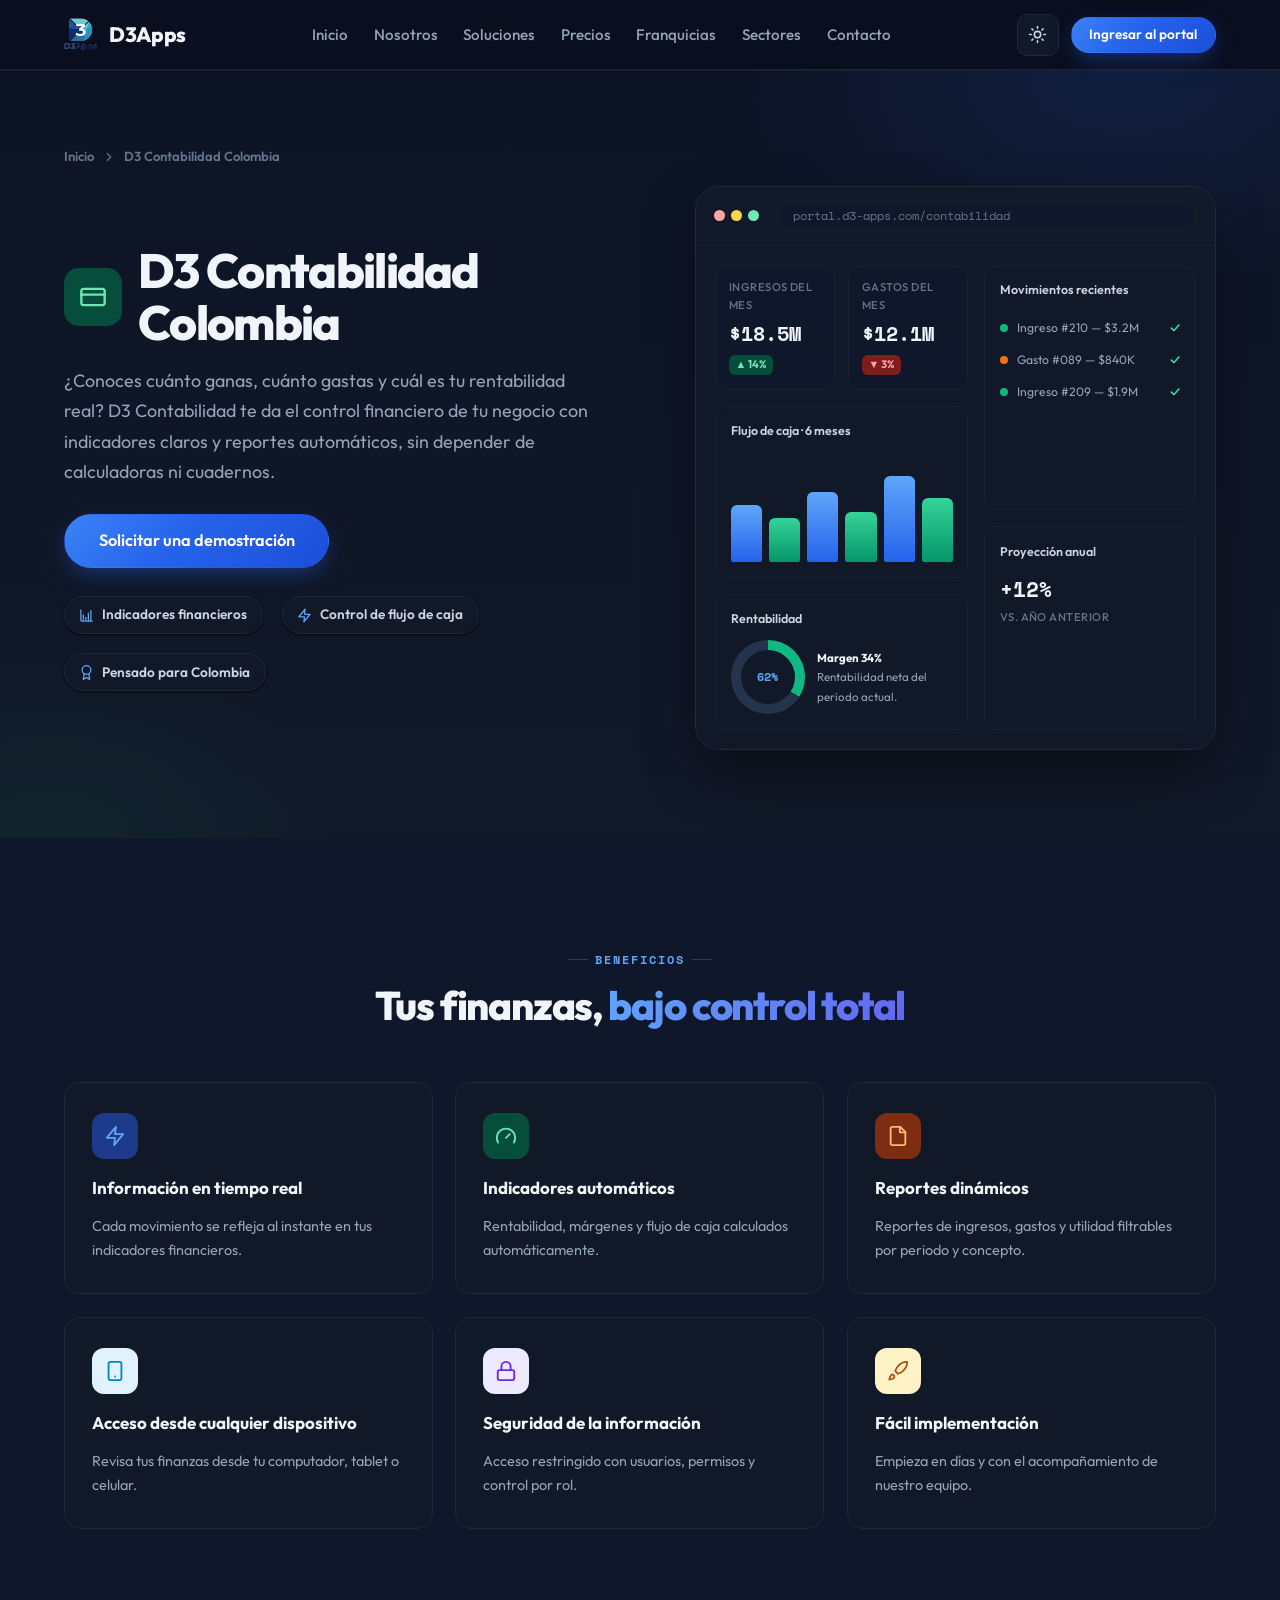
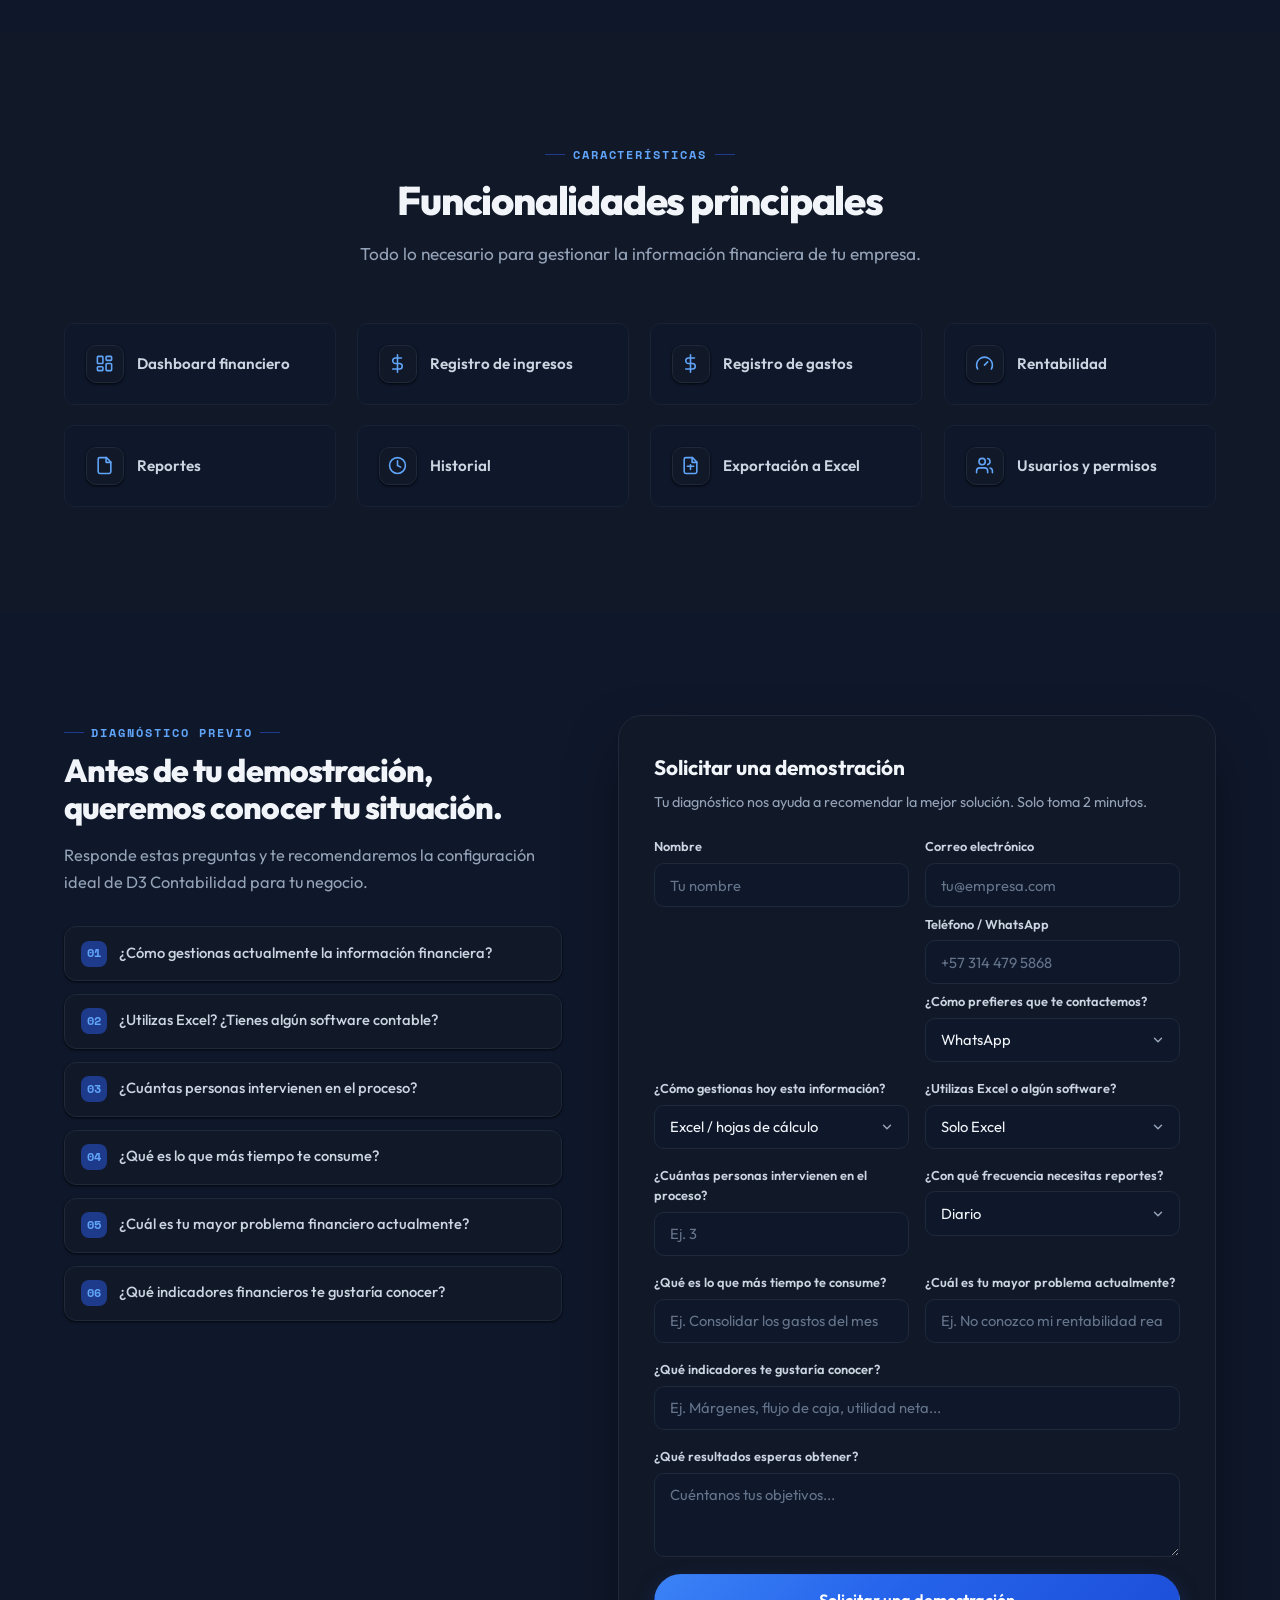
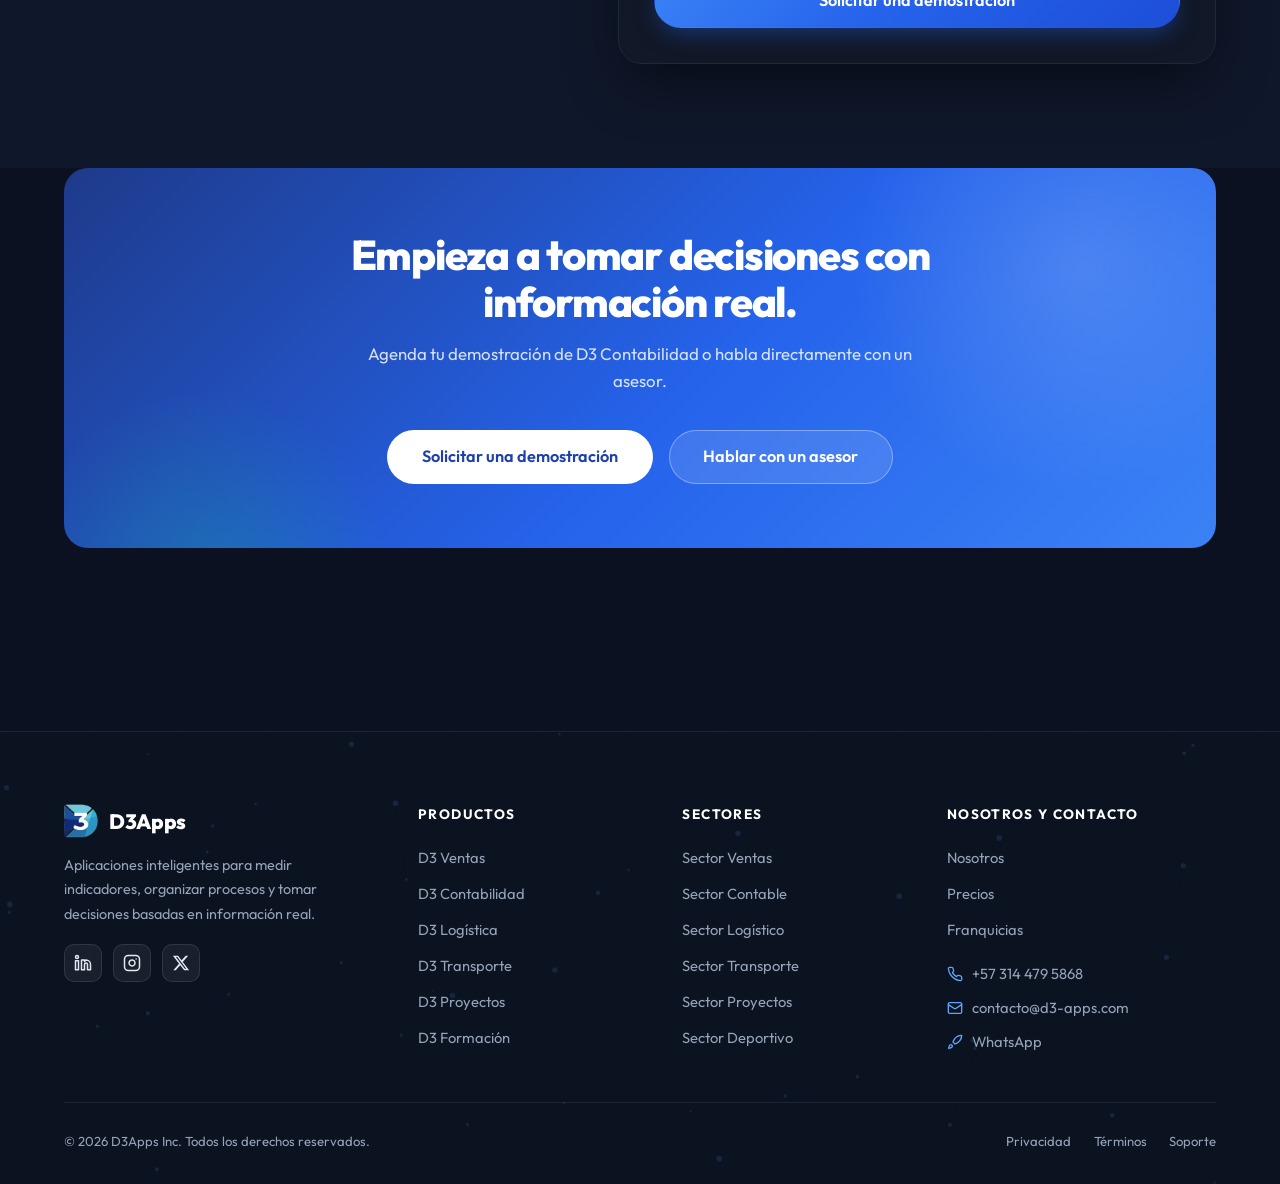
==== html/d3-contabilidad-colombia.html @ 317d0e2b "Versión con open code" ====
<!DOCTYPE html>
<html lang="es">

<head>
  <meta charset="UTF-8">
  <meta name="viewport" content="width=device-width, initial-scale=1.0">
  <script>
    (function () {
      try {
        var t = localStorage.getItem('d3apps-theme');
        if (!t) { t = 'dark'; }
        document.documentElement.dataset.theme = t;
      } catch (e) { document.documentElement.dataset.theme = 'dark'; }
    })();
  </script>
  <title>D3 Contabilidad Colombia — Control financiero e indicadores claros | D3Apps</title>
  <meta name="description"
    content="D3 Contabilidad Colombia: controla ingresos, gastos y rentabilidad con indicadores financieros claros y reportes automáticos.">
  <link rel="stylesheet" href="styles.css">
  <link rel="icon" type="image/png" href="icons/dark_264x264.png">
</head>

<body>

  <!-- ======================= HEADER ======================= -->
  <header id="site-header"></header>

  <main>

    <!-- ======================= PRODUCT HERO ======================= -->
    <section class="product-hero" id="producto">
      <div class="container">
        <nav class="breadcrumb reveal">
          <a href="index.html">Inicio</a>
          <svg viewBox="0 0 24 24" fill="none" stroke="currentColor" stroke-width="2" stroke-linecap="round" stroke-linejoin="round"><polyline points="9 18 15 12 9 6"/></svg>
          <span>D3 Contabilidad Colombia</span>
        </nav>

        <div class="product-hero-grid">
          <div class="product-hero-copy">
            <div class="product-title-row reveal reveal-delay-1">
              <span class="badge" style="background:var(--green-soft);color:var(--green-dark)">
                <svg viewBox="0 0 24 24" fill="none" stroke="currentColor" stroke-width="2" stroke-linecap="round" stroke-linejoin="round"><rect width="20" height="14" x="2" y="5" rx="2"/><line x1="2" x2="22" y1="10" y2="10"/></svg>
              </span>
              <h1>D3 Contabilidad Colombia</h1>
            </div>
            <p class="lead reveal reveal-delay-2">
              ¿Conoces cuánto ganas, cuánto gastas y cuál es tu rentabilidad real? D3 Contabilidad te da el
              control financiero de tu negocio con indicadores claros y reportes automáticos, sin depender de
              calculadoras ni cuadernos.
            </p>
            <div class="hero-actions reveal reveal-delay-3">
              <a href="#diagnostico" class="btn btn-primary btn-lg">Solicitar una demostración</a>
            </div>
            <div class="product-meta reveal reveal-delay-4">
              <span class="meta-item">
                <svg viewBox="0 0 24 24" fill="none" stroke="currentColor" stroke-width="2" stroke-linecap="round" stroke-linejoin="round"><path d="M3 3v16a2 2 0 0 0 2 2h16"/><path d="M7 11v8"/><path d="M11 15v4"/><path d="M15 8v12"/><path d="M19 4v16"/></svg>
                Indicadores financieros
              </span>
              <span class="meta-item">
                <svg viewBox="0 0 24 24" fill="none" stroke="currentColor" stroke-width="2" stroke-linecap="round" stroke-linejoin="round"><polyline points="13 2 3 14 12 14 11 22 21 10 12 10 13 2"/></svg>
                Control de flujo de caja
              </span>
              <span class="meta-item">
                <svg viewBox="0 0 24 24" fill="none" stroke="currentColor" stroke-width="2" stroke-linecap="round" stroke-linejoin="round"><circle cx="12" cy="8" r="7"/><polyline points="8.21 13.89 7 23 12 20 17 23 15.79 13.88"/></svg>
                Pensado para Colombia
              </span>
            </div>
          </div>

          <div class="hero-visual reveal reveal-delay-2">
            <div class="glow"></div>
            <div class="dashboard">
              <div class="dashboard-bar">
                <span class="dot"></span><span class="dot"></span><span class="dot"></span>
                <span class="url">portal.d3-apps.com/contabilidad</span>
              </div>
              <div class="dashboard-body">
                <div class="dashboard-main">
                  <div class="kpis">
                    <div class="kpi">
                      <div class="kpi-label">Ingresos del mes</div>
                      <div class="kpi-value">$18.5M</div>
                      <span class="kpi-trend up">▲ 14%</span>
                    </div>
                    <div class="kpi">
                      <div class="kpi-label">Gastos del mes</div>
                      <div class="kpi-value">$12.1M</div>
                      <span class="kpi-trend down">▼ 3%</span>
                    </div>
                  </div>
                  <div class="chart-card">
                    <div class="chart-title"><span>Flujo de caja · 6 meses</span></div>
                    <div class="bars">
                      <div class="bar" style="height:52%"></div>
                      <div class="bar bar--alt" style="height:40%"></div>
                      <div class="bar" style="height:64%"></div>
                      <div class="bar bar--alt" style="height:46%"></div>
                      <div class="bar" style="height:78%"></div>
                      <div class="bar bar--alt" style="height:58%"></div>
                    </div>
                  </div>
                  <div class="chart-card" style="margin-top:1rem">
                    <div class="chart-title"><span>Rentabilidad</span></div>
                    <div class="donut-wrap">
                      <div class="donut" style="background:conic-gradient(#10b981 0% 34%, var(--donut-track) 34% 100%)"></div>
                      <div class="donut-legend"><b>Margen 34%</b><br>Rentabilidad neta del periodo actual.</div>
                    </div>
                  </div>
                </div>
                <div class="dashboard-side">
                  <div class="activity">
                    <div class="a-title">Movimientos recientes</div>
                    <div class="activity-item"><span class="dot" style="background:#10b981"></span>Ingreso #210 — $3.2M<span class="a-check">✓</span></div>
                    <div class="activity-item"><span class="dot" style="background:#f97316"></span>Gasto #089 — $840K<span class="a-check">✓</span></div>
                    <div class="activity-item"><span class="dot" style="background:#10b981"></span>Ingreso #209 — $1.9M<span class="a-check">✓</span></div>
                  </div>
                  <div class="chart-card">
                    <div class="chart-title"><span>Proyección anual</span></div>
                    <div class="kpi-value" style="font-size:1.3rem">+12%</div>
                    <div class="kpi-label" style="margin-top:0.2rem">vs. año anterior</div>
                  </div>
                </div>
              </div>
            </div>
          </div>
        </div>
      </div>
    </section>

    <!-- ======================= BENEFICIOS ======================= -->
    <section class="benefits-section">
      <div class="container">
        <div class="section-header reveal">
          <span class="section-label">Beneficios</span>
          <h2 class="section-title">Tus finanzas, <span class="accent">bajo control total</span></h2>
        </div>
        <div class="benefits-grid">
          <div class="benefit-card reveal">
            <span class="b-icon" style="background:var(--primary-soft);color:var(--primary)">
              <svg viewBox="0 0 24 24" fill="none" stroke="currentColor" stroke-width="2" stroke-linecap="round" stroke-linejoin="round"><polyline points="13 2 3 14 12 14 11 22 21 10 12 10 13 2"/></svg>
            </span>
            <h3>Información en tiempo real</h3>
            <p>Cada movimiento se refleja al instante en tus indicadores financieros.</p>
          </div>
          <div class="benefit-card reveal reveal-delay-1">
            <span class="b-icon" style="background:var(--green-soft);color:var(--green-dark)">
              <svg viewBox="0 0 24 24" fill="none" stroke="currentColor" stroke-width="2" stroke-linecap="round" stroke-linejoin="round"><path d="m12 14 4-4"/><path d="M3.34 19a10 10 0 1 1 17.32 0"/></svg>
            </span>
            <h3>Indicadores automáticos</h3>
            <p>Rentabilidad, márgenes y flujo de caja calculados automáticamente.</p>
          </div>
          <div class="benefit-card reveal reveal-delay-2">
            <span class="b-icon" style="background:var(--orange-soft);color:var(--orange-dark)">
              <svg viewBox="0 0 24 24" fill="none" stroke="currentColor" stroke-width="2" stroke-linecap="round" stroke-linejoin="round"><path d="M14.5 2H6a2 2 0 0 0-2 2v16a2 2 0 0 0 2 2h12a2 2 0 0 0 2-2V7.5L14.5 2z"/><polyline points="14 2 14 8 20 8"/></svg>
            </span>
            <h3>Reportes dinámicos</h3>
            <p>Reportes de ingresos, gastos y utilidad filtrables por periodo y concepto.</p>
          </div>
          <div class="benefit-card reveal">
            <span class="b-icon" style="background:#e0f2fe;color:#0284c7">
              <svg viewBox="0 0 24 24" fill="none" stroke="currentColor" stroke-width="2" stroke-linecap="round" stroke-linejoin="round"><rect width="14" height="20" x="5" y="2" rx="2" ry="2"/><path d="M12 18h.01"/></svg>
            </span>
            <h3>Acceso desde cualquier dispositivo</h3>
            <p>Revisa tus finanzas desde tu computador, tablet o celular.</p>
          </div>
          <div class="benefit-card reveal reveal-delay-1">
            <span class="b-icon" style="background:#ede9fe;color:#6d28d9">
              <svg viewBox="0 0 24 24" fill="none" stroke="currentColor" stroke-width="2" stroke-linecap="round" stroke-linejoin="round"><rect width="18" height="11" x="3" y="11" rx="2" ry="2"/><path d="M7 11V7a5 5 0 0 1 10 0v4"/></svg>
            </span>
            <h3>Seguridad de la información</h3>
            <p>Acceso restringido con usuarios, permisos y control por rol.</p>
          </div>
          <div class="benefit-card reveal reveal-delay-2">
            <span class="b-icon" style="background:#fef3c7;color:#b45309">
              <svg viewBox="0 0 24 24" fill="none" stroke="currentColor" stroke-width="2" stroke-linecap="round" stroke-linejoin="round"><path d="M4.5 16.5c-1.5 1.26-2 5-2 5s3.74-.5 5-2c.71-.84.7-2.13-.09-2.91a2.18 2.18 0 0 0-2.91-.09z"/><path d="m12 15-3-3a22 22 0 0 1 2-3.95A12.88 12.88 0 0 1 22 2c0 2.72-.78 7.5-6 11a22.35 22.35 0 0 1-4 2z"/></svg>
            </span>
            <h3>Fácil implementación</h3>
            <p>Empieza en días y con el acompañamiento de nuestro equipo.</p>
          </div>
        </div>
      </div>
    </section>

    <!-- ======================= CARACTERÍSTICAS ======================= -->
    <section class="features-section">
      <div class="container">
        <div class="section-header reveal">
          <span class="section-label">Características</span>
          <h2 class="section-title">Funcionalidades principales</h2>
          <p class="section-desc">Todo lo necesario para gestionar la información financiera de tu empresa.</p>
        </div>
        <div class="features-grid">
          <div class="feature-item reveal">
            <span class="f-icon"><svg viewBox="0 0 24 24" fill="none" stroke="currentColor" stroke-width="2" stroke-linecap="round" stroke-linejoin="round"><rect width="7" height="9" x="3" y="3" rx="1"/><rect width="7" height="5" x="14" y="3" rx="1"/><rect width="7" height="9" x="14" y="12" rx="1"/><rect width="7" height="5" x="3" y="16" rx="1"/></svg></span>
            <span>Dashboard financiero</span>
          </div>
          <div class="feature-item reveal reveal-delay-1">
            <span class="f-icon"><svg viewBox="0 0 24 24" fill="none" stroke="currentColor" stroke-width="2" stroke-linecap="round" stroke-linejoin="round"><line x1="12" x2="12" y1="1" y2="23"/><path d="M17 5H9.5a3.5 3.5 0 0 0 0 7h5a3.5 3.5 0 0 1 0 7H6"/></svg></span>
            <span>Registro de ingresos</span>
          </div>
          <div class="feature-item reveal reveal-delay-2">
            <span class="f-icon"><svg viewBox="0 0 24 24" fill="none" stroke="currentColor" stroke-width="2" stroke-linecap="round" stroke-linejoin="round"><path d="M12 1v22"/><path d="M17 5H9.5a3.5 3.5 0 0 0 0 7h5a3.5 3.5 0 0 1 0 7H6"/></svg></span>
            <span>Registro de gastos</span>
          </div>
          <div class="feature-item reveal reveal-delay-3">
            <span class="f-icon"><svg viewBox="0 0 24 24" fill="none" stroke="currentColor" stroke-width="2" stroke-linecap="round" stroke-linejoin="round"><path d="m12 14 4-4"/><path d="M3.34 19a10 10 0 1 1 17.32 0"/></svg></span>
            <span>Rentabilidad</span>
          </div>
          <div class="feature-item reveal">
            <span class="f-icon"><svg viewBox="0 0 24 24" fill="none" stroke="currentColor" stroke-width="2" stroke-linecap="round" stroke-linejoin="round"><path d="M14.5 2H6a2 2 0 0 0-2 2v16a2 2 0 0 0 2 2h12a2 2 0 0 0 2-2V7.5L14.5 2z"/><polyline points="14 2 14 8 20 8"/></svg></span>
            <span>Reportes</span>
          </div>
          <div class="feature-item reveal reveal-delay-1">
            <span class="f-icon"><svg viewBox="0 0 24 24" fill="none" stroke="currentColor" stroke-width="2" stroke-linecap="round" stroke-linejoin="round"><circle cx="12" cy="12" r="10"/><polyline points="12 6 12 12 16 14"/></svg></span>
            <span>Historial</span>
          </div>
          <div class="feature-item reveal reveal-delay-2">
            <span class="f-icon"><svg viewBox="0 0 24 24" fill="none" stroke="currentColor" stroke-width="2" stroke-linecap="round" stroke-linejoin="round"><path d="M14.5 2H6a2 2 0 0 0-2 2v16a2 2 0 0 0 2 2h12a2 2 0 0 0 2-2V7.5L14.5 2z"/><polyline points="14 2 14 8 20 8"/><line x1="12" x2="12" y1="11" y2="17"/><line x1="8" x2="16" y1="13" y2="13"/></svg></span>
            <span>Exportación a Excel</span>
          </div>
          <div class="feature-item reveal reveal-delay-3">
            <span class="f-icon"><svg viewBox="0 0 24 24" fill="none" stroke="currentColor" stroke-width="2" stroke-linecap="round" stroke-linejoin="round"><path d="M16 21v-2a4 4 0 0 0-4-4H6a4 4 0 0 0-4 4v2"/><circle cx="9" cy="7" r="4"/><path d="M22 21v-2a4 4 0 0 0-3-3.87"/><path d="M16 3.13a4 4 0 0 1 0 7.75"/></svg></span>
            <span>Usuarios y permisos</span>
          </div>
        </div>
      </div>
    </section>

    <!-- ======================= DIAGNÓSTICO ======================= -->
    <section class="diagnostic-section" id="diagnostico">
      <div class="container">
        <div class="diagnostic-layout">
          <div class="demo-info reveal">
            <span class="section-label" style="margin-bottom:0.6rem">Diagnóstico previo</span>
            <h2>Antes de tu demostración, queremos conocer tu situación.</h2>
            <p>Responde estas preguntas y te recomendaremos la configuración ideal de D3 Contabilidad para tu negocio.</p>
            <div class="diag-questions">
              <div class="diag-question"><span class="q-num">01</span>¿Cómo gestionas actualmente la información financiera?</div>
              <div class="diag-question"><span class="q-num">02</span>¿Utilizas Excel? ¿Tienes algún software contable?</div>
              <div class="diag-question"><span class="q-num">03</span>¿Cuántas personas intervienen en el proceso?</div>
              <div class="diag-question"><span class="q-num">04</span>¿Qué es lo que más tiempo te consume?</div>
              <div class="diag-question"><span class="q-num">05</span>¿Cuál es tu mayor problema financiero actualmente?</div>
              <div class="diag-question"><span class="q-num">06</span>¿Qué indicadores financieros te gustaría conocer?</div>
            </div>
          </div>

          <div class="demo-card reveal reveal-delay-1">
            <h3>Solicitar una demostración</h3>
            <p>Tu diagnóstico nos ayuda a recomendar la mejor solución. Solo toma 2 minutos.</p>
            <form class="demo-form" novalidate>
              <div class="form-grid">
                <div class="form-group">
                  <label class="form-label" for="d-nombre">Nombre</label>
                  <input class="input-field" type="text" id="d-nombre" placeholder="Tu nombre" required>
                </div>
                <div class="form-group">
                  <label class="form-label" for="d-email">Correo electrónico</label>
                  <input class="input-field" type="email" id="d-email" placeholder="tu@empresa.com" required>
                <div class="form-group">
                  <label class="form-label" for="d-telefono">Teléfono / WhatsApp</label>
                  <input class="input-field" type="tel" id="d-telefono" placeholder="+57 314 479 5868">
                </div>
                <div class="form-group">
                  <label class="form-label" for="d-contacto">¿Cómo prefieres que te contactemos?</label>
                  <select class="input-field" id="d-contacto">
                    <option value="whatsapp">WhatsApp</option>
                    <option value="correo">Correo electrónico</option>
                    <option value="telefono">Llamada telefónica</option>
                  </select>
                </div>

                </div>
                <div class="form-group">
                  <label class="form-label" for="d-gestion">¿Cómo gestionas hoy esta información?</label>
                  <select class="input-field" id="d-gestion">
                    <option value="excel">Excel / hojas de cálculo</option>
                    <option value="software">Software contable</option>
                    <option value="papel">Papel / cuadernos</option>
                    <option value="contador">Un contador externo</option>
                    <option value="nada">Nada por ahora</option>
                  </select>
                </div>
                <div class="form-group">
                  <label class="form-label" for="d-software">¿Utilizas Excel o algún software?</label>
                  <select class="input-field" id="d-software">
                    <option value="excel">Solo Excel</option>
                    <option value="basico">Software básico</option>
                    <option value="especializado">Software especializado</option>
                    <option value="ninguno">Ninguno</option>
                  </select>
                </div>
                <div class="form-group">
                  <label class="form-label" for="d-personas">¿Cuántas personas intervienen en el proceso?</label>
                  <input class="input-field" type="number" id="d-personas" min="1" placeholder="Ej. 3">
                </div>
                <div class="form-group">
                  <label class="form-label" for="d-frecuencia">¿Con qué frecuencia necesitas reportes?</label>
                  <select class="input-field" id="d-frecuencia">
                    <option value="diario">Diario</option>
                    <option value="semanal">Semanal</option>
                    <option value="mensual">Mensual</option>
                    <option value="trimestral">Trimestral</option>
                  </select>
                </div>
                <div class="form-group">
                  <label class="form-label" for="d-tiempo">¿Qué es lo que más tiempo te consume?</label>
                  <input class="input-field" type="text" id="d-tiempo" placeholder="Ej. Consolidar los gastos del mes">
                </div>
                <div class="form-group">
                  <label class="form-label" for="d-problema">¿Cuál es tu mayor problema actualmente?</label>
                  <input class="input-field" type="text" id="d-problema" placeholder="Ej. No conozco mi rentabilidad real">
                </div>
                <div class="form-group full">
                  <label class="form-label" for="d-indicadores">¿Qué indicadores te gustaría conocer?</label>
                  <input class="input-field" type="text" id="d-indicadores" placeholder="Ej. Márgenes, flujo de caja, utilidad neta...">
                </div>
                <div class="form-group full">
                  <label class="form-label" for="d-resultados">¿Qué resultados esperas obtener?</label>
                  <textarea class="input-field" id="d-resultados" placeholder="Cuéntanos tus objetivos..."></textarea>
                </div>
              </div>
              <button type="submit" class="btn btn-primary btn-lg">Solicitar una demostración</button>
              <div class="form-success">
                <svg viewBox="0 0 24 24" fill="none" stroke="currentColor" stroke-width="2.5" stroke-linecap="round" stroke-linejoin="round"><circle cx="12" cy="12" r="10"/><path d="m9 12 2 2 4-4"/></svg>
                <span>¡Gracias! Tu diagnóstico fue recibido. Un asesor te contactará muy pronto.</span>
              </div>
            </form>
          </div>
        </div>
      </div>
    </section>

    <!-- ======================= CTA ======================= -->
    <section style="padding-top:0">
      <div class="container">
        <div class="cta-band reveal">
          <h2>Empieza a tomar decisiones con información real.</h2>
          <p>Agenda tu demostración de D3 Contabilidad o habla directamente con un asesor.</p>
          <div class="cta-actions">
            <a href="#diagnostico" class="btn btn-white btn-lg">Solicitar una demostración</a>
            <a href="https://wa.me/573144795868" target="_blank" rel="noopener" class="btn btn-ghost btn-lg">Hablar con un asesor</a>
          </div>
        </div>
      </div>
    </section>

  </main>

  <!-- ======================= FOOTER ======================= -->
  <div id="site-footer"></div>

  <script src="app.js"></script>
</body>

</html>
---- html/styles.css ----
@import url('https://fonts.googleapis.com/css2?family=Outfit:wght@300;400;500;600;700;800&family=Space+Mono:ital,wght@0,400;0,700;1,400;1,700&display=swap');

/* =========================================================================
   D3Apps — Light SaaS Theme
   ========================================================================= */

/* Reset and Core */
*,
*::before,
*::after {
  box-sizing: border-box;
  margin: 0;
  padding: 0;
}

:root {
  --white: #ffffff;
  --bg: #ffffff;
  --bg-soft: #f8fafc;
  --bg-blue: #eff6ff;

  --primary: #2563eb;
  --primary-dark: #1e40af;
  --primary-deep: #1e3a8a;
  --primary-soft: #dbeafe;
  --primary-softer: #eff6ff;

  --green: #10b981;
  --green-dark: #047857;
  --green-soft: #d1fae5;
  --orange: #f97316;
  --orange-dark: #c2410c;
  --orange-soft: #ffedd5;

  --ink: #0f172a;
  --ink-2: #334155;
  --ink-3: #64748b;
  --muted: #94a3b8;

  --line: #e2e8f0;
  --line-soft: #eef2f7;

  --surface: var(--white);
  --header-bg: rgba(255, 255, 255, 0.82);
  --hero-from: #fbfdff;
  --donut-track: #e2e8f0;
  --scroll-thumb: #cbd5e1;

  --footer-bg: #f8fafc;
  --footer-border: var(--line);
  --footer-title: var(--ink);
  --footer-text: var(--ink-3);
  --footer-hover: var(--primary);
  --footer-icon: var(--primary);
  --footer-social-bg: var(--surface);
  --footer-social-border: var(--line);
  --footer-social-icon: var(--ink-2);

  --shadow-sm: 0 1px 2px rgba(15, 23, 42, 0.05), 0 1px 3px rgba(15, 23, 42, 0.08);
  --shadow-md: 0 10px 30px -8px rgba(15, 23, 42, 0.12), 0 4px 10px rgba(15, 23, 42, 0.04);
  --shadow-lg: 0 24px 60px -15px rgba(15, 23, 42, 0.18);
  --shadow-primary: 0 8px 24px -6px rgba(37, 99, 235, 0.45);

  --radius-sm: 10px;
  --radius-md: 16px;
  --radius-lg: 24px;

  --font-sans: 'Outfit', sans-serif;
  --font-mono: 'Space Mono', monospace;

  --transition-fast: 0.2s cubic-bezier(0.4, 0, 0.2, 1);
  --transition-normal: 0.35s cubic-bezier(0.4, 0, 0.2, 1);
  --transition-slow: 0.7s cubic-bezier(0.16, 1, 0.3, 1);

  --container: 1200px;
}

/* =========================================================================
   Dark theme (manual toggle via [data-theme="dark"] on <html>)
   ========================================================================= */
[data-theme="dark"] {
  color-scheme: dark;

  --surface: #111827;
  --bg: #0b1120;
  --bg-soft: #0f172a;
  --bg-blue: #172554;

  --primary: #60a5fa;
  --primary-dark: #93c5fd;
  --primary-soft: #1e3a8a;
  --primary-softer: #172554;

  --green: #34d399;
  --green-dark: #6ee7b7;
  --green-soft: #064e3b;
  --orange: #fb923c;
  --orange-dark: #fdba74;
  --orange-soft: #7c2d12;

  --ink: #f1f5f9;
  --ink-2: #cbd5e1;
  --ink-3: #94a3b8;
  --muted: #64748b;

  --line: #1e293b;
  --line-soft: #182234;

  --header-bg: rgba(11, 17, 32, 0.82);
  --hero-from: #0d1426;
  --donut-track: #26334d;
  --scroll-thumb: #334155;

  --footer-bg: #0b1220;
  --footer-border: rgba(255, 255, 255, 0.08);
  --footer-title: var(--white);
  --footer-text: #94a3b8;
  --footer-hover: #60a5fa;
  --footer-icon: #60a5fa;
  --footer-social-bg: rgba(255, 255, 255, 0.06);
  --footer-social-border: rgba(255, 255, 255, 0.1);
  --footer-social-icon: #e2e8f0;

  --shadow-sm: 0 1px 2px rgba(0, 0, 0, 0.4), 0 1px 3px rgba(0, 0, 0, 0.5);
  --shadow-md: 0 10px 30px -8px rgba(0, 0, 0, 0.55), 0 4px 10px rgba(0, 0, 0, 0.4);
  --shadow-lg: 0 24px 60px -15px rgba(0, 0, 0, 0.6);
  --shadow-primary: 0 8px 24px -6px rgba(37, 99, 235, 0.5);
}

[data-theme="dark"] .hero-badge {
  border-color: #3b82f6;
}
[data-theme="dark"] .option-icon--purple {
  background: #312e81;
  color: #c4b5fd;
}
[data-theme="dark"] .kpi-trend.down {
  background: #7f1d1d;
  color: #fca5a5;
}
[data-theme="dark"] select.input-field {
  background-image: url("data:image/svg+xml,%3Csvg xmlns='http://www.w3.org/2000/svg' width='14' height='14' viewBox='0 0 24 24' fill='none' stroke='%2394a3b8' stroke-width='2.5' stroke-linecap='round' stroke-linejoin='round'%3E%3Cpolyline points='6 9 12 15 18 9'%3E%3C/polyline%3E%3C/svg%3E");
}
[data-theme="dark"] .cta-band .btn-white {
  color: #1e40af;
}

html {
  scroll-behavior: smooth;
}

body {
  background-color: var(--bg);
  color: var(--ink);
  font-family: var(--font-sans);
  line-height: 1.6;
  -webkit-font-smoothing: antialiased;
  overflow-x: hidden;
}

img {
  max-width: 100%;
  display: block;
}

a {
  color: inherit;
  text-decoration: none;
}

ul {
  list-style: none;
}

.container {
  max-width: var(--container);
  margin: 0 auto;
  padding: 0 1.5rem;
}

section {
  padding: 6.5rem 0;
  position: relative;
}

/* Custom Scrollbar */
::-webkit-scrollbar {
  width: 10px;
  height: 10px;
}
::-webkit-scrollbar-track {
  background: var(--bg-soft);
}
::-webkit-scrollbar-thumb {
  background: var(--scroll-thumb);
  border-radius: 6px;
  border: 2px solid var(--bg-soft);
}
::-webkit-scrollbar-thumb:hover {
  background: var(--primary);
}

/* =========================================================================
   Buttons
   ========================================================================= */
.btn {
  display: inline-flex;
  align-items: center;
  justify-content: center;
  gap: 0.55rem;
  font-family: var(--font-sans);
  font-weight: 600;
  font-size: 0.95rem;
  padding: 0.8rem 1.6rem;
  border-radius: 9999px;
  border: 1px solid transparent;
  cursor: pointer;
  transition: var(--transition-normal);
  white-space: nowrap;
  line-height: 1.2;
}

.btn svg {
  width: 18px;
  height: 18px;
  flex-shrink: 0;
}

.btn-primary {
  background: linear-gradient(135deg, #3b82f6 0%, #2563eb 45%, #1d4ed8 100%);
  color: var(--white);
  box-shadow: var(--shadow-primary);
}
.btn-primary:hover {
  transform: translateY(-2px);
  box-shadow: 0 14px 30px -8px rgba(37, 99, 235, 0.55);
  filter: brightness(1.05);
}

.btn-secondary {
  background: var(--surface);
  color: var(--ink-2);
  border-color: var(--line);
  box-shadow: var(--shadow-sm);
}
.btn-secondary:hover {
  border-color: var(--primary);
  color: var(--primary);
  transform: translateY(-2px);
  box-shadow: var(--shadow-md);
}

.btn-green {
  background: linear-gradient(135deg, #34d399 0%, #10b981 100%);
  color: var(--white);
  box-shadow: 0 8px 24px -6px rgba(16, 185, 129, 0.45);
}
.btn-green:hover {
  transform: translateY(-2px);
  filter: brightness(1.05);
}

.btn-orange {
  background: linear-gradient(135deg, #fb923c 0%, #f97316 100%);
  color: var(--white);
  box-shadow: 0 8px 24px -6px rgba(249, 115, 22, 0.45);
}
.btn-orange:hover {
  transform: translateY(-2px);
  filter: brightness(1.05);
}

.btn-lg {
  padding: 1rem 2.1rem;
  font-size: 1.02rem;
}

.btn-sm {
  padding: 0.55rem 1.1rem;
  font-size: 0.85rem;
}

/* Anchor offset for sticky header */
section[id],
[id="contacto"],
[id="soluciones"],
[id="sectores"],
[id="nosotros"],
[id="inicio"] {
  scroll-margin-top: 76px;
}

/* =========================================================================
   Header / Navigation
   ========================================================================= */
header {
  position: sticky;
  top: 0;
  z-index: 100;
  background: var(--header-bg);
  backdrop-filter: blur(14px);
  -webkit-backdrop-filter: blur(14px);
  border-bottom: 1px solid var(--line-soft);
  transition: box-shadow var(--transition-normal);
}
header.scrolled {
  box-shadow: var(--shadow-sm);
}

.nav-container {
  max-width: var(--container);
  margin: 0 auto;
  padding: 0.85rem 1.5rem;
  display: flex;
  align-items: center;
  justify-content: space-between;
  gap: 1.5rem;
}

.brand {
  display: flex;
  align-items: center;
  gap: 0.7rem;
  font-weight: 800;
  font-size: 1.3rem;
  letter-spacing: -0.02em;
  color: var(--ink);
}
.brand-icon {
  width: 34px;
  height: 34px;
  object-fit: contain;
}

.nav-links {
  display: flex;
  align-items: center;
  gap: 1.6rem;
}
.nav-links a {
  color: var(--ink-3);
  font-weight: 500;
  font-size: 0.95rem;
  position: relative;
  padding: 0.25rem 0;
  transition: color var(--transition-fast);
}
.nav-links a::after {
  content: '';
  position: absolute;
  left: 0;
  bottom: 0;
  width: 100%;
  height: 2px;
  background: var(--primary);
  border-radius: 2px;
  transform: scaleX(0);
  transform-origin: left;
  transition: transform var(--transition-normal);
}
.nav-links a:hover {
  color: var(--primary);
}
.nav-links a:hover::after {
  transform: scaleX(1);
}

.nav-actions {
  display: flex;
  align-items: center;
  gap: 0.75rem;
}

.theme-toggle {
  width: 42px;
  height: 42px;
  border-radius: 10px;
  border: 1px solid var(--line);
  background: var(--surface);
  color: var(--ink-2);
  cursor: pointer;
  display: inline-flex;
  align-items: center;
  justify-content: center;
  flex-shrink: 0;
  transition: var(--transition-fast);
}
.theme-toggle:hover {
  border-color: var(--primary);
  color: var(--primary);
}
.theme-toggle svg {
  width: 19px;
  height: 19px;
}
.theme-toggle .icon-sun {
  display: none;
}
.theme-toggle .icon-moon {
  display: block;
}
[data-theme="dark"] .theme-toggle .icon-sun {
  display: block;
}
[data-theme="dark"] .theme-toggle .icon-moon {
  display: none;
}

.nav-toggle {
  display: none;
  flex-direction: column;
  justify-content: center;
  gap: 5px;
  width: 42px;
  height: 42px;
  border: 1px solid var(--line);
  background: var(--surface);
  border-radius: 10px;
  cursor: pointer;
  align-items: center;
}
.nav-toggle span {
  display: block;
  width: 20px;
  height: 2px;
  background: var(--ink);
  border-radius: 2px;
  transition: var(--transition-fast);
}
.nav-toggle.active span:nth-child(1) {
  transform: translateY(7px) rotate(45deg);
}
.nav-toggle.active span:nth-child(2) {
  opacity: 0;
}
.nav-toggle.active span:nth-child(3) {
  transform: translateY(-7px) rotate(-45deg);
}

.mobile-menu {
  display: none;
  position: absolute;
  top: 100%;
  left: 0;
  width: 100%;
  background: var(--surface);
  border-bottom: 1px solid var(--line);
  box-shadow: var(--shadow-md);
  padding: 1rem 1.5rem 1.5rem;
  animation: menu-in 0.3s ease;
}
.mobile-menu.open {
  display: block;
}
.mobile-menu a {
  display: block;
  padding: 0.8rem 0;
  color: var(--ink-2);
  font-weight: 500;
  border-bottom: 1px solid var(--line-soft);
}
.mobile-menu a:last-of-type {
  border-bottom: none;
}
.mobile-menu .btn {
  margin-top: 1rem;
  width: 100%;
}

@keyframes menu-in {
  from {
    opacity: 0;
    transform: translateY(-8px);
  }
  to {
    opacity: 1;
    transform: translateY(0);
  }
}

/* =========================================================================
   Hero
   ========================================================================= */
.hero {
  padding: 5rem 0 6rem;
  overflow: hidden;
  background:
    radial-gradient(700px 420px at 85% -10%, rgba(37, 99, 235, 0.12), transparent 60%),
    radial-gradient(620px 380px at 8% 10%, rgba(16, 185, 129, 0.08), transparent 60%),
    linear-gradient(180deg, var(--hero-from) 0%, var(--surface) 55%, var(--bg-soft) 100%);
}

/* Animated particle & grid background (canvas) inside the hero */
#background-canvas {
  position: absolute;
  inset: 0;
  width: 100%;
  height: 100%;
  z-index: 0;
  pointer-events: none;
}
.hero .container {
  position: relative;
  z-index: 1;
}
.hero-grid {
  display: grid;
  grid-template-columns: 2fr 1fr;
  gap: 3rem;
  align-items: center;
}

.hero-badge {
  display: inline-flex;
  align-items: center;
  gap: 0.5rem;
  background: var(--bg-blue);
  color: var(--primary-dark);
  border: 1px solid #bfdbfe;
  font-size: 0.82rem;
  font-weight: 600;
  padding: 0.42rem 0.9rem;
  border-radius: 9999px;
  margin-bottom: 1.4rem;
}
.hero-badge .dot {
  width: 8px;
  height: 8px;
  border-radius: 50%;
  background: var(--green);
  box-shadow: 0 0 0 4px rgba(16, 185, 129, 0.15);
}

.hero h1 {
  font-size: 3.15rem;
  font-weight: 800;
  line-height: 1.08;
  letter-spacing: -0.035em;
  color: var(--ink);
  margin-bottom: 1.1rem;
}
.hero h1 .accent {
  background: linear-gradient(120deg, var(--primary) 0%, #6366f1 100%);
  -webkit-background-clip: text;
  background-clip: text;
  -webkit-text-fill-color: transparent;
}
.hero .accent-green {
  background: linear-gradient(120deg, #10b981 0%, #0ea5e9 100%);
  -webkit-background-clip: text;
  background-clip: text;
  -webkit-text-fill-color: transparent;
}

.hero-sub {
  color: var(--ink-3);
  font-size: 1.12rem;
  max-width: 30rem;
  margin-bottom: 1.9rem;
}

.hero-actions {
  display: flex;
  flex-wrap: wrap;
  gap: 0.9rem;
  margin-bottom: 2.2rem;
}

.hero-trust {
  display: flex;
  align-items: center;
  gap: 0.8rem;
  color: var(--muted);
  font-size: 0.85rem;
}
.hero-trust .avatars {
  display: flex;
}
.hero-trust .avatars span {
  width: 30px;
  height: 30px;
  border-radius: 50%;
  border: 2px solid var(--surface);
  display: flex;
  align-items: center;
  justify-content: center;
  font-size: 0.72rem;
  font-weight: 700;
  color: var(--white);
  margin-left: -8px;
}
.hero-trust .avatars span:first-child {
  margin-left: 0;
}

/* Hero Questions */
.hero-questions {
  position: relative;
  margin-bottom: 2rem;
  border-radius: var(--radius-md);
  overflow: hidden;
  border: 1px solid var(--line);
  box-shadow: var(--shadow-md);
}
.hero-photo {
  line-height: 0;
}
.hero-photo-img {
  display: block;
  width: 100%;
  height: auto;
}
.hero-question-list {
  position: absolute;
  inset: 0;
  width: 40%;
  display: flex;
  flex-direction: column;
  justify-content: center;
  gap: 0.7rem;
  padding: 1.4rem;
  background: linear-gradient(90deg, rgba(11, 17, 32, 0.82) 0%, rgba(11, 17, 32, 0.45) 62%, rgba(11, 17, 32, 0) 100%);
}
.hero-question {
  display: flex;
  align-items: center;
  gap: 0.9rem;
  background: rgba(255, 255, 255, 0.08);
  border: 1px solid rgba(255, 255, 255, 0.16);
  border-radius: var(--radius-sm);
  padding: 0.8rem 1.1rem;
  box-shadow: var(--shadow-sm);
  font-weight: 600;
  font-size: 0.98rem;
  color: var(--white);
  cursor: pointer;
  transition: var(--transition-normal);
}
.hero-question:hover {
  transform: translateX(6px);
  border-color: #bfdbfe;
  box-shadow: var(--shadow-md);
}
.hero-question .q-icon {
  width: 38px;
  height: 38px;
  border-radius: 10px;
  display: flex;
  align-items: center;
  justify-content: center;
  flex-shrink: 0;
}
.hero-question .q-icon svg {
  width: 20px;
  height: 20px;
}
.q-icon--blue {
  background: var(--primary-soft);
  color: var(--primary);
}
.q-icon--green {
  background: var(--green-soft);
  color: var(--green-dark);
}
.q-icon--orange {
  background: var(--orange-soft);
  color: var(--orange-dark);
}

/* =========================================================================
   Dashboard Mockup
   ========================================================================= */
.hero-visual {
  position: relative;
}
.hero-visual .glow {
  position: absolute;
  inset: -12%;
  background: radial-gradient(60% 60% at 50% 50%, rgba(37, 99, 235, 0.16), transparent 70%);
  filter: blur(10px);
  z-index: 0;
}
.dashboard {
  position: relative;
  z-index: 1;
  background: var(--surface);
  border: 1px solid var(--line);
  border-radius: var(--radius-lg);
  box-shadow: var(--shadow-lg);
  overflow: hidden;
  animation: float 7s ease-in-out infinite;
}

@keyframes float {
  0%,
  100% {
    transform: translateY(0);
  }
  50% {
    transform: translateY(-10px);
  }
}

.dashboard-bar {
  display: flex;
  align-items: center;
  gap: 6px;
  padding: 0.85rem 1.1rem;
  border-bottom: 1px solid var(--line-soft);
}
.dashboard-bar .dot {
  width: 11px;
  height: 11px;
  border-radius: 50%;
}
.dashboard-bar .dot:nth-child(1) {
  background: #fca5a5;
}
.dashboard-bar .dot:nth-child(2) {
  background: #fcd34d;
}
.dashboard-bar .dot:nth-child(3) {
  background: #6ee7b7;
}
.dashboard-bar .url {
  margin-left: 0.8rem;
  flex: 1;
  background: var(--bg-soft);
  border: 1px solid var(--line-soft);
  border-radius: 9999px;
  font-size: 0.72rem;
  color: var(--muted);
  padding: 0.32rem 0.9rem;
  font-family: var(--font-mono);
}

.dashboard-body {
  padding: 1.2rem;
  display: grid;
  grid-template-columns: 1.2fr 1fr;
  gap: 1rem;
}

.kpis {
  display: grid;
  grid-template-columns: repeat(2, 1fr);
  gap: 0.8rem;
  margin-bottom: 1rem;
}
.kpi {
  background: var(--bg-soft);
  border: 1px solid var(--line-soft);
  border-radius: 12px;
  padding: 0.8rem;
}
.kpi-label {
  font-size: 0.7rem;
  color: var(--muted);
  font-weight: 500;
  text-transform: uppercase;
  letter-spacing: 0.04em;
}
.kpi-value {
  font-family: var(--font-mono);
  font-size: 1.25rem;
  font-weight: 700;
  color: var(--ink);
  margin-top: 0.2rem;
}
.kpi-trend {
  display: inline-flex;
  align-items: center;
  gap: 3px;
  font-size: 0.68rem;
  font-weight: 700;
  padding: 0.1rem 0.4rem;
  border-radius: 6px;
  margin-top: 0.3rem;
}
.kpi-trend.up {
  background: var(--green-soft);
  color: var(--green-dark);
}
.kpi-trend.down {
  background: #fee2e2;
  color: #b91c1c;
}

.chart-card {
  background: var(--surface);
  border: 1px solid var(--line-soft);
  border-radius: 12px;
  padding: 0.9rem;
}
.chart-card .chart-title {
  font-size: 0.78rem;
  font-weight: 600;
  color: var(--ink-2);
  margin-bottom: 0.7rem;
  display: flex;
  justify-content: space-between;
  align-items: center;
}
.chart-card .chart-title .legend {
  display: flex;
  gap: 0.6rem;
  font-size: 0.66rem;
  color: var(--muted);
  font-weight: 500;
}
.chart-card .legend span {
  display: inline-flex;
  align-items: center;
  gap: 4px;
}
.chart-card .legend i {
  width: 8px;
  height: 8px;
  border-radius: 2px;
  display: inline-block;
}

.bars {
  display: flex;
  align-items: flex-end;
  gap: 7px;
  height: 110px;
}
.bars .bar {
  flex: 1;
  border-radius: 6px 6px 2px 2px;
  background: linear-gradient(180deg, #60a5fa, #2563eb);
  position: relative;
  transition: transform var(--transition-normal);
}
.bars .bar:hover {
  transform: scaleY(1.04);
}
.bars .bar--alt {
  background: linear-gradient(180deg, #34d399, #059669);
}

.donut-wrap {
  display: flex;
  align-items: center;
  gap: 0.8rem;
}
.donut {
  width: 74px;
  height: 74px;
  border-radius: 50%;
  background: conic-gradient(#2563eb 0% 62%, var(--donut-track) 62% 100%);
  position: relative;
  flex-shrink: 0;
}
.donut::after {
  content: '62%';
  position: absolute;
  inset: 10px;
  background: var(--surface);
  border-radius: 50%;
  display: flex;
  align-items: center;
  justify-content: center;
  font-family: var(--font-mono);
  font-size: 0.78rem;
  font-weight: 700;
  color: var(--primary);
}
.donut-legend {
  font-size: 0.72rem;
  color: var(--ink-3);
  line-height: 1.7;
}
.donut-legend b {
  color: var(--ink);
}

.dashboard-side {
  display: grid;
  gap: 1rem;
  grid-template-rows: auto auto;
}
.activity {
  background: var(--surface);
  border: 1px solid var(--line-soft);
  border-radius: 12px;
  padding: 0.9rem;
}
.activity .a-title {
  font-size: 0.78rem;
  font-weight: 600;
  color: var(--ink-2);
  margin-bottom: 0.7rem;
}
.activity-item {
  display: flex;
  align-items: center;
  gap: 0.6rem;
  padding: 0.4rem 0;
  font-size: 0.76rem;
  color: var(--ink-3);
}
.activity-item .dot {
  width: 8px;
  height: 8px;
  border-radius: 50%;
  flex-shrink: 0;
}
.activity-item .a-check {
  margin-left: auto;
  color: var(--green);
  font-weight: 700;
}

/* =========================================================================
   Dashboard hero video
   ========================================================================= */
.dashboard-video {
  display: block;
  width: 100%;
  height: auto;
  background: #0a0f1e;
}

/* =========================================================================
   Section headers
   ========================================================================= */
.section-header {
  text-align: center;
  max-width: 720px;
  margin: 0 auto 3.4rem;
}
.section-label {
  display: inline-flex;
  align-items: center;
  gap: 0.45rem;
  font-family: var(--font-mono);
  font-size: 0.78rem;
  color: var(--primary);
  text-transform: uppercase;
  letter-spacing: 0.16em;
  font-weight: 700;
  margin-bottom: 0.85rem;
}
.section-label::before,
.section-label::after {
  content: '';
  width: 20px;
  height: 1px;
  background: var(--primary-soft);
}
.section-title {
  font-size: 2.5rem;
  font-weight: 800;
  letter-spacing: -0.03em;
  line-height: 1.12;
  color: var(--ink);
  margin-bottom: 1rem;
}
.section-title .accent {
  background: linear-gradient(120deg, var(--primary), #6366f1);
  -webkit-background-clip: text;
  background-clip: text;
  -webkit-text-fill-color: transparent;
}
.section-desc {
  color: var(--ink-3);
  font-size: 1.08rem;
  line-height: 1.7;
}

/* =========================================================================
   "Dudas" section
   ========================================================================= */
.about-section {
  background: var(--surface);
}
.about-cards {
  display: grid;
  grid-template-columns: repeat(3, 1fr);
  gap: 1.4rem;
}
.about-card {
  background: var(--bg-soft);
  border: 1px solid var(--line-soft);
  border-radius: var(--radius-md);
  padding: 1.9rem 1.7rem;
  display: grid;
  grid-template-columns: auto 1fr;
  column-gap: 0.9rem;
  align-items: center;
  transition: var(--transition-normal);
}
.about-card:hover {
  transform: translateY(-5px);
  box-shadow: var(--shadow-md);
  border-color: #bfdbfe;
  background: var(--surface);
}
.about-card .a-icon {
  width: 46px;
  height: 46px;
  border-radius: 12px;
  background: var(--primary-soft);
  color: var(--primary);
  display: flex;
  align-items: center;
  justify-content: center;
}
.about-card .a-icon svg {
  width: 22px;
  height: 22px;
}
.about-card h3 {
  font-size: 1.12rem;
  font-weight: 700;
  color: var(--ink);
}
.about-card p {
  grid-column: 1 / -1;
  margin-top: 0.9rem;
  color: var(--ink-3);
  font-size: 0.92rem;
  line-height: 1.65;
}

.about-quote {
  margin-top: 3rem;
  text-align: center;
}
.about-quote blockquote {
  font-size: 1.55rem;
  font-weight: 600;
  color: var(--ink-2);
  line-height: 1.4;
  letter-spacing: -0.01em;
  max-width: 780px;
  margin: 0 auto 1.5rem;
}
.about-quote blockquote mark {
  background: linear-gradient(180deg, transparent 55%, var(--primary-soft) 55%);
  color: var(--primary-dark);
  font-weight: 700;
  padding: 0 0.2em;
}

.mv-grid {
  display: grid;
  grid-template-columns: 1fr 1fr;
  gap: 1.4rem;
  margin-top: 2.6rem;
}
.mv-card {
  background: var(--bg-soft);
  border: 1px solid var(--line-soft);
  border-radius: var(--radius-md);
  padding: 1.9rem 1.7rem;
  transition: var(--transition-normal);
}
.mv-card:hover {
  transform: translateY(-5px);
  box-shadow: var(--shadow-md);
  border-color: #bfdbfe;
  background: var(--surface);
}
.mv-card .a-icon {
  width: 46px;
  height: 46px;
  border-radius: 12px;
  background: var(--green-soft);
  color: var(--green-dark);
  display: flex;
  align-items: center;
  justify-content: center;
  margin-bottom: 1.1rem;
}
.mv-card .a-icon svg {
  width: 22px;
  height: 22px;
}
.mv-card h3 {
  font-size: 1.12rem;
  font-weight: 700;
  margin-bottom: 0.5rem;
  color: var(--ink);
}
.mv-card p {
  color: var(--ink-3);
  font-size: 0.92rem;
  line-height: 1.65;
}

/* =========================================================================
   Options section ("¿Qué quieres empezar a gestionar?")
   ========================================================================= */
.options-section {
  background: var(--bg-soft);
}
.options-grid {
  display: grid;
  grid-template-columns: repeat(2, 1fr);
  gap: 1.5rem;
}
.option-card {
  background: var(--surface);
  border: 1px solid var(--line);
  border-radius: var(--radius-lg);
  padding: 2.4rem 2.2rem;
  display: flex;
  flex-direction: column;
  gap: 1.1rem;
  transition: var(--transition-normal);
  position: relative;
  overflow: hidden;
}
.option-card::before {
  content: '';
  position: absolute;
  top: 0;
  left: 0;
  width: 100%;
  height: 4px;
  background: linear-gradient(90deg, var(--primary), #6366f1);
  opacity: 0;
  transition: opacity var(--transition-normal);
}
.option-card:hover {
  transform: translateY(-6px);
  box-shadow: var(--shadow-lg);
  border-color: #bfdbfe;
}
.option-card:hover::before {
  opacity: 1;
}
.option-card--green::before {
  background: linear-gradient(90deg, var(--green), #0ea5e9);
}
.option-card--orange::before {
  background: linear-gradient(90deg, var(--orange), #f59e0b);
}
.option-card--purple::before {
  background: linear-gradient(90deg, #6366f1, #8b5cf6);
}

.option-icon {
  width: 60px;
  height: 60px;
  border-radius: 16px;
  display: flex;
  align-items: center;
  justify-content: center;
  margin-bottom: 0.3rem;
}
.option-icon svg {
  width: 30px;
  height: 30px;
}
.option-icon--blue {
  background: var(--primary-soft);
  color: var(--primary);
}
.option-icon--green {
  background: var(--green-soft);
  color: var(--green-dark);
}
.option-icon--orange {
  background: var(--orange-soft);
  color: var(--orange-dark);
}
.option-icon--purple {
  background: #ede9fe;
  color: #6d28d9;
}

.option-card h3 {
  font-size: 1.45rem;
  font-weight: 800;
  letter-spacing: -0.02em;
  color: var(--ink);
}
.option-card p {
  color: var(--ink-3);
  font-size: 0.98rem;
  line-height: 1.65;
  flex: 1;
}
.option-card .option-arrow {
  width: 40px;
  height: 40px;
  border-radius: 50%;
  border: 1px solid var(--line);
  display: flex;
  align-items: center;
  justify-content: center;
  color: var(--muted);
  transition: var(--transition-normal);
  margin-top: 0.4rem;
}
.option-card:hover .option-arrow {
  background: var(--primary);
  color: var(--white);
  border-color: var(--primary);
  transform: translateX(4px);
}

/* =========================================================================
   Sectors section
   ========================================================================= */
.sectors-section {
  background: linear-gradient(180deg, var(--bg-soft) 0%, var(--surface) 100%);
}
.sectors-grid {
  display: grid;
  grid-template-columns: repeat(3, 1fr);
  gap: 1.4rem;
}
.sector-card {
  background: var(--surface);
  border: 1px solid var(--line);
  border-radius: var(--radius-md);
  padding: 1.9rem 1.7rem;
  display: flex;
  flex-direction: column;
  align-items: flex-start;
  gap: 1rem;
  transition: var(--transition-normal);
  position: relative;
  overflow: hidden;
}
.sector-card:hover {
  transform: translateY(-5px);
  box-shadow: var(--shadow-md);
  border-color: #bfdbfe;
}
.sector-card .s-icon {
  width: 50px;
  height: 50px;
  border-radius: 13px;
  display: flex;
  align-items: center;
  justify-content: center;
}
.sector-card .s-icon svg {
  width: 24px;
  height: 24px;
}
.sector-card h3 {
  font-size: 1.12rem;
  font-weight: 700;
  color: var(--ink);
}
.sector-card .btn {
  margin-top: auto;
}

.sectors-note {
  text-align: center;
  margin-top: 2.4rem;
  color: var(--muted);
  font-size: 0.9rem;
}

/* =========================================================================
   Demo / Diagnostic section
   ========================================================================= */
.demo-section {
  background: var(--surface);
  overflow: hidden;
}
.demo-section::before {
  content: '';
  position: absolute;
  top: -20%;
  left: -10%;
  width: 60%;
  height: 60%;
  background: radial-gradient(closest-side, rgba(37, 99, 235, 0.08), transparent);
  pointer-events: none;
}
.demo-layout {
  display: grid;
  grid-template-columns: 1fr 1.15fr;
  gap: 3.5rem;
  align-items: start;
}
.demo-info h2 {
  font-size: 2.2rem;
  font-weight: 800;
  letter-spacing: -0.03em;
  line-height: 1.15;
  margin-bottom: 1rem;
  color: var(--ink);
}
.demo-info p {
  color: var(--ink-3);
  font-size: 1.02rem;
  margin-bottom: 1.8rem;
  line-height: 1.7;
}
.demo-points {
  display: grid;
  gap: 0.9rem;
  margin-bottom: 1.8rem;
}
.demo-point {
  display: flex;
  gap: 0.8rem;
  align-items: flex-start;
  font-size: 0.95rem;
  color: var(--ink-2);
}
.demo-point .check {
  width: 24px;
  height: 24px;
  border-radius: 50%;
  background: var(--green-soft);
  color: var(--green-dark);
  display: flex;
  align-items: center;
  justify-content: center;
  flex-shrink: 0;
  margin-top: 2px;
}
.demo-point .check svg {
  width: 13px;
  height: 13px;
}

.demo-card {
  background: var(--surface);
  border: 1px solid var(--line);
  border-radius: var(--radius-lg);
  box-shadow: var(--shadow-lg);
  padding: 2.2rem;
}
.demo-card h3 {
  font-size: 1.3rem;
  font-weight: 700;
  color: var(--ink);
  margin-bottom: 0.4rem;
}
.demo-card > p {
  color: var(--ink-3);
  font-size: 0.9rem;
  margin-bottom: 1.4rem;
}
.form-grid {
  display: grid;
  grid-template-columns: 1fr 1fr;
  gap: 1rem;
}
.form-group {
  display: flex;
  flex-direction: column;
  gap: 0.4rem;
}
.form-group.full {
  grid-column: 1 / -1;
}
.form-label {
  font-size: 0.8rem;
  font-weight: 600;
  color: var(--ink-2);
}
.input-field,
select.input-field,
textarea.input-field {
  width: 100%;
  background: var(--bg-soft);
  border: 1px solid var(--line);
  color: var(--ink);
  font-family: var(--font-sans);
  font-size: 0.92rem;
  padding: 0.72rem 0.95rem;
  border-radius: 10px;
  outline: none;
  transition: var(--transition-fast);
  appearance: none;
}
select.input-field {
  background-image: url("data:image/svg+xml,%3Csvg xmlns='http://www.w3.org/2000/svg' width='14' height='14' viewBox='0 0 24 24' fill='none' stroke='%2364748b' stroke-width='2.5' stroke-linecap='round' stroke-linejoin='round'%3E%3Cpolyline points='6 9 12 15 18 9'%3E%3C/polyline%3E%3C/svg%3E");
  background-repeat: no-repeat;
  background-position: right 0.85rem center;
  padding-right: 2.2rem;
}
.input-field::placeholder {
  color: var(--muted);
}
.input-field:focus {
  border-color: var(--primary);
  box-shadow: 0 0 0 3px rgba(37, 99, 235, 0.14);
  background: var(--surface);
}
textarea.input-field {
  resize: vertical;
  min-height: 84px;
}
.demo-card .btn {
  width: 100%;
  margin-top: 1.1rem;
}
.form-note {
  text-align: center;
  margin-top: 0.9rem;
  font-size: 0.78rem;
  color: var(--muted);
}
.form-success {
  display: none;
  background: var(--green-soft);
  border: 1px solid #a7f3d0;
  color: var(--green-dark);
  border-radius: 12px;
  padding: 1rem 1.2rem;
  font-size: 0.9rem;
  font-weight: 600;
  margin-top: 1rem;
  align-items: center;
  gap: 0.6rem;
}
.form-success.show {
  display: flex;
  animation: fade-up 0.4s ease;
}
.form-success svg {
  width: 20px;
  height: 20px;
  flex-shrink: 0;
}

/* =========================================================================
   CTA band
   ========================================================================= */
.cta-band {
  background: linear-gradient(135deg, #1e3a8a 0%, #2563eb 55%, #3b82f6 100%);
  border-radius: var(--radius-lg);
  padding: 4rem 3rem;
  text-align: center;
  position: relative;
  overflow: hidden;
  margin: 0 auto;
  max-width: var(--container);
}
.cta-band::before {
  content: '';
  position: absolute;
  top: -40%;
  right: -10%;
  width: 500px;
  height: 500px;
  background: radial-gradient(circle, rgba(255, 255, 255, 0.14), transparent 65%);
  pointer-events: none;
}
.cta-band::after {
  content: '';
  position: absolute;
  bottom: -60%;
  left: -5%;
  width: 400px;
  height: 400px;
  background: radial-gradient(circle, rgba(16, 185, 129, 0.25), transparent 65%);
  pointer-events: none;
}
.cta-band h2 {
  position: relative;
  z-index: 1;
  color: var(--white);
  font-size: 2.6rem;
  font-weight: 800;
  letter-spacing: -0.03em;
  line-height: 1.12;
  max-width: 760px;
  margin: 0 auto 1rem;
}
.cta-band p {
  position: relative;
  z-index: 1;
  color: rgba(255, 255, 255, 0.82);
  max-width: 560px;
  margin: 0 auto 2.2rem;
  font-size: 1.05rem;
}
.cta-actions {
  position: relative;
  z-index: 1;
  display: flex;
  justify-content: center;
  gap: 1rem;
  flex-wrap: wrap;
}
.cta-band .btn-white {
  background: var(--white);
  color: var(--primary-dark);
}
.cta-band .btn-white:hover {
  transform: translateY(-2px);
  box-shadow: 0 14px 30px rgba(0, 0, 0, 0.25);
}
.cta-band .btn-ghost {
  background: rgba(255, 255, 255, 0.12);
  border: 1px solid rgba(255, 255, 255, 0.35);
  color: var(--white);
}
.cta-band .btn-ghost:hover {
  background: rgba(255, 255, 255, 0.2);
  transform: translateY(-2px);
}

/* =========================================================================
   Pricing & token value table
   ========================================================================= */
.pricing-section {
  background: var(--surface);
}
.pricing-grid {
  display: grid;
  grid-template-columns: repeat(3, 1fr);
  gap: 1.4rem;
  margin-bottom: 2.8rem;
}
.price-card {
  background: var(--surface);
  border: 1px solid var(--line);
  border-radius: var(--radius-lg);
  padding: 2.3rem 2rem 2rem;
  display: flex;
  flex-direction: column;
  gap: 0.9rem;
  transition: var(--transition-normal);
  position: relative;
  box-shadow: var(--shadow-sm);
}
.price-card:hover {
  transform: translateY(-5px);
  box-shadow: var(--shadow-md);
  border-color: #bfdbfe;
}
.price-card.featured {
  border-color: var(--primary);
  box-shadow: 0 0 0 1px var(--primary), var(--shadow-lg);
}
.price-card.featured::before {
  content: 'Recomendado';
  position: absolute;
  top: -12px;
  left: 50%;
  transform: translateX(-50%);
  background: linear-gradient(135deg, #3b82f6, #2563eb);
  color: var(--white);
  font-size: 0.68rem;
  font-weight: 700;
  text-transform: uppercase;
  letter-spacing: 0.08em;
  padding: 0.28rem 0.85rem;
  border-radius: 9999px;
  box-shadow: var(--shadow-primary);
  white-space: nowrap;
}
.price-badge {
  font-family: var(--font-mono);
  font-size: 0.78rem;
  font-weight: 700;
  color: var(--primary);
  text-transform: uppercase;
  letter-spacing: 0.12em;
}
.price-tokens {
  font-size: 0.95rem;
  font-weight: 600;
  color: var(--ink-3);
}
.price-num {
  font-size: 2.3rem;
  font-weight: 800;
  letter-spacing: -0.03em;
  color: var(--ink);
  line-height: 1;
}
.price-num small {
  display: block;
  font-size: 0.8rem;
  font-weight: 500;
  color: var(--muted);
  margin-top: 0.35rem;
  letter-spacing: 0;
}
.price-card p {
  color: var(--ink-3);
  font-size: 0.92rem;
  line-height: 1.6;
}
.price-card ul {
  list-style: none;
  display: grid;
  gap: 0.55rem;
  margin-top: 0.4rem;
  flex: 1;
}
.price-card ul li {
  display: flex;
  align-items: flex-start;
  gap: 0.55rem;
  font-size: 0.9rem;
  color: var(--ink-2);
}
.price-card ul li svg {
  width: 16px;
  height: 16px;
  color: var(--green);
  flex-shrink: 0;
  margin-top: 2px;
}
.price-card .btn {
  margin-top: 1.2rem;
}

.token-table-wrap {
  background: var(--bg-soft);
  border: 1px solid var(--line);
  border-radius: var(--radius-md);
  padding: 1.6rem 1.6rem 0.6rem;
  overflow-x: auto;
}
.token-table-wrap h3 {
  font-size: 1.15rem;
  font-weight: 700;
  margin-bottom: 1rem;
  color: var(--ink);
}
.token-table {
  width: 100%;
  border-collapse: collapse;
  min-width: 640px;
}
.token-table th {
  text-align: left;
  font-family: var(--font-mono);
  font-size: 0.72rem;
  font-weight: 700;
  text-transform: uppercase;
  letter-spacing: 0.08em;
  color: var(--muted);
  padding: 0.7rem 0.9rem;
  border-bottom: 2px solid var(--line);
}
.token-table td {
  padding: 0.85rem 0.9rem;
  border-bottom: 1px solid var(--line-soft);
  font-size: 0.92rem;
  color: var(--ink-2);
}
.token-table tr:last-child td {
  border-bottom: none;
}
.token-table td:first-child {
  font-weight: 600;
  color: var(--ink);
}
.token-table .row-featured {
  background: var(--primary-softer);
}
.token-table .tag {
  display: inline-flex;
  align-items: center;
  background: var(--green-soft);
  color: var(--green-dark);
  font-size: 0.72rem;
  font-weight: 700;
  padding: 0.18rem 0.55rem;
  border-radius: 9999px;
  white-space: nowrap;
}
.token-note {
  margin-top: 1.4rem;
  font-size: 0.85rem;
  color: var(--muted);
}
.token-note b {
  color: var(--ink-2);
}

/* =========================================================================
   Franchise section
   ========================================================================= */
.franchise-section {
  background: var(--bg-soft);
}
.franchise-grid {
  display: grid;
  grid-template-columns: repeat(2, 1fr);
  gap: 1.4rem;
  margin-bottom: 3rem;
}
.franchise-card {
  background: var(--surface);
  border: 1px solid var(--line);
  border-radius: var(--radius-md);
  padding: 2rem;
  display: flex;
  flex-direction: column;
  gap: 1rem;
  transition: var(--transition-normal);
}
.franchise-card:hover {
  transform: translateY(-5px);
  box-shadow: var(--shadow-md);
  border-color: #bfdbfe;
}
.franchise-logo {
  width: 58px;
  height: 58px;
  border-radius: 15px;
  background: linear-gradient(135deg, #3b82f6, #1e3a8a);
  color: var(--white);
  display: flex;
  align-items: center;
  justify-content: center;
  font-size: 1.5rem;
  font-weight: 800;
  flex-shrink: 0;
}
.franchise-logo.f2 {
  background: linear-gradient(135deg, #10b981, #047857);
}
.franchise-card h3 {
  font-size: 1.25rem;
  font-weight: 800;
  letter-spacing: -0.02em;
}
.franchise-card .f-role {
  font-family: var(--font-mono);
  font-size: 0.74rem;
  color: var(--primary);
  text-transform: uppercase;
  letter-spacing: 0.1em;
  font-weight: 700;
}
.franchise-card p {
  color: var(--ink-3);
  font-size: 0.93rem;
  line-height: 1.65;
  flex: 1;
}
.franchise-actions {
  display: flex;
  gap: 0.7rem;
  flex-wrap: wrap;
  margin-top: 0.4rem;
}
.franchise-cta {
  background: var(--surface);
  border: 1px solid var(--line);
  border-radius: var(--radius-lg);
  padding: 3rem;
  box-shadow: var(--shadow-md);
}
.franchise-cta .demo-layout {
  align-items: center;
}
.franchise-cta h3 {
  font-size: 1.8rem;
  font-weight: 800;
  letter-spacing: -0.02em;
  margin-bottom: 0.8rem;
  color: var(--ink);
}

/* =========================================================================
   Footer
   ========================================================================= */
.footer {
  position: relative;
  overflow: hidden;
  background: var(--footer-bg);
  color: var(--footer-text);
  padding: 4.5rem 0 2rem;
  margin-top: 5rem;
  border-top: 1px solid var(--footer-border);
}
#footer-canvas {
  position: absolute;
  inset: 0;
  width: 100%;
  height: 100%;
  pointer-events: none;
  z-index: 0;
}
.footer .container {
  position: relative;
  z-index: 1;
}
.footer-top {
  display: grid;
  grid-template-columns: 1.4fr 1fr 1fr 1.2fr;
  gap: 2.5rem;
  padding-bottom: 3rem;
  border-bottom: 1px solid var(--footer-border);
}
.footer-brand .brand {
  color: var(--footer-title);
  margin-bottom: 0.9rem;
}
.footer-brand p {
  font-size: 0.9rem;
  line-height: 1.7;
  max-width: 300px;
}
.footer-col h4 {
  color: var(--footer-title);
  font-size: 0.85rem;
  font-weight: 700;
  text-transform: uppercase;
  letter-spacing: 0.1em;
  margin-bottom: 1.2rem;
}
.footer-col ul {
  display: grid;
  gap: 0.65rem;
}
.footer-col a {
  font-size: 0.92rem;
  color: var(--footer-text);
  transition: color var(--transition-fast);
  display: inline-flex;
  align-items: center;
  gap: 0.5rem;
}
.footer-col a:hover {
  color: var(--footer-hover);
}
.footer-col a svg {
  width: 16px;
  height: 16px;
  flex-shrink: 0;
}
.footer-contact li {
  display: flex;
  align-items: center;
  gap: 0.6rem;
  font-size: 0.92rem;
}
.footer-contact li svg {
  width: 16px;
  height: 16px;
  color: var(--footer-icon);
  flex-shrink: 0;
}
.social-row {
  display: flex;
  gap: 0.7rem;
  margin-top: 1.1rem;
}
.social-row a {
  width: 38px;
  height: 38px;
  border-radius: 10px;
  background: var(--footer-social-bg);
  border: 1px solid var(--footer-social-border);
  display: flex;
  align-items: center;
  justify-content: center;
  transition: var(--transition-fast);
}
.social-row a:hover {
  background: var(--primary);
  border-color: var(--primary);
  transform: translateY(-2px);
}
.social-row a:hover svg {
  color: var(--white);
}
.social-row svg {
  width: 18px;
  height: 18px;
  color: var(--footer-social-icon);
}
.footer-bottom {
  display: flex;
  justify-content: space-between;
  align-items: center;
  gap: 1rem;
  flex-wrap: wrap;
  padding-top: 1.8rem;
  font-size: 0.82rem;
}
.footer-bottom .fb-links {
  display: flex;
  gap: 1.4rem;
}
.footer-bottom .fb-links a:hover {
  color: var(--footer-hover);
}

/* =========================================================================
   Product pages
   ========================================================================= */
.product-hero {
  padding: 4.5rem 0 5.5rem;
  background:
    radial-gradient(640px 380px at 88% 0%, rgba(37, 99, 235, 0.12), transparent 60%),
    radial-gradient(520px 320px at 4% 100%, rgba(16, 185, 129, 0.08), transparent 60%),
    linear-gradient(180deg, var(--hero-from) 0%, var(--surface) 100%);
}
.product-hero .breadcrumb {
  display: inline-flex;
  align-items: center;
  gap: 0.5rem;
  font-size: 0.82rem;
  font-weight: 600;
  color: var(--muted);
  margin-bottom: 1.2rem;
}
.product-hero .breadcrumb a:hover {
  color: var(--primary);
}
.product-hero .breadcrumb svg {
  width: 14px;
  height: 14px;
}
.product-hero-grid {
  display: grid;
  grid-template-columns: 1.05fr 0.95fr;
  gap: 3.5rem;
  align-items: center;
}
.product-title-row {
  display: flex;
  align-items: center;
  gap: 1rem;
  margin-bottom: 1.1rem;
}
.product-title-row .badge {
  width: 58px;
  height: 58px;
  border-radius: 15px;
  display: flex;
  align-items: center;
  justify-content: center;
  flex-shrink: 0;
}
.product-title-row .badge svg {
  width: 28px;
  height: 28px;
}
.product-hero h1 {
  font-size: 3rem;
  font-weight: 800;
  letter-spacing: -0.035em;
  line-height: 1.08;
  color: var(--ink);
}
.product-hero .lead {
  color: var(--ink-3);
  font-size: 1.12rem;
  line-height: 1.7;
  max-width: 34rem;
  margin-bottom: 1.6rem;
}
.product-hero .hero-actions {
  margin-bottom: 0;
}
.product-meta {
  display: flex;
  flex-wrap: wrap;
  gap: 1.2rem;
  margin-top: 1.8rem;
}
.product-meta .meta-item {
  display: flex;
  align-items: center;
  gap: 0.5rem;
  font-size: 0.85rem;
  font-weight: 600;
  color: var(--ink-2);
  background: var(--surface);
  border: 1px solid var(--line);
  padding: 0.45rem 0.9rem;
  border-radius: 9999px;
  box-shadow: var(--shadow-sm);
}
.product-meta .meta-item svg {
  width: 15px;
  height: 15px;
  color: var(--primary);
}

/* Benefits */
.benefits-section {
  background: var(--bg-soft);
}
.benefits-grid {
  display: grid;
  grid-template-columns: repeat(3, 1fr);
  gap: 1.4rem;
}
.benefit-card {
  background: var(--surface);
  border: 1px solid var(--line);
  border-radius: var(--radius-md);
  padding: 1.9rem 1.7rem;
  transition: var(--transition-normal);
  display: flex;
  flex-direction: column;
  gap: 0.9rem;
}
.benefit-card:hover {
  transform: translateY(-5px);
  box-shadow: var(--shadow-md);
  border-color: #bfdbfe;
}
.benefit-card .b-icon {
  width: 46px;
  height: 46px;
  border-radius: 12px;
  display: flex;
  align-items: center;
  justify-content: center;
}
.benefit-card .b-icon svg {
  width: 22px;
  height: 22px;
}
.benefit-card h3 {
  font-size: 1.06rem;
  font-weight: 700;
  color: var(--ink);
}
.benefit-card p {
  color: var(--ink-3);
  font-size: 0.9rem;
  line-height: 1.65;
}

/* Features */
.features-section {
  background: var(--surface);
}
.features-grid {
  display: grid;
  grid-template-columns: repeat(4, 1fr);
  gap: 1.3rem;
}
.feature-item {
  background: var(--bg-soft);
  border: 1px solid var(--line-soft);
  border-radius: var(--radius-sm);
  padding: 1.3rem 1.3rem;
  display: flex;
  align-items: center;
  gap: 0.85rem;
  transition: var(--transition-normal);
}
.feature-item:hover {
  background: var(--surface);
  border-color: #bfdbfe;
  box-shadow: var(--shadow-sm);
  transform: translateY(-3px);
}
.feature-item .f-icon {
  width: 38px;
  height: 38px;
  border-radius: 10px;
  background: var(--surface);
  border: 1px solid var(--line);
  color: var(--primary);
  display: flex;
  align-items: center;
  justify-content: center;
  flex-shrink: 0;
  box-shadow: var(--shadow-sm);
}
.feature-item .f-icon svg {
  width: 19px;
  height: 19px;
}
.feature-item span {
  font-weight: 600;
  font-size: 0.95rem;
  color: var(--ink-2);
}

/* Diagnostic on product pages */
.diagnostic-section {
  background: var(--bg-soft);
}
.diagnostic-layout {
  display: grid;
  grid-template-columns: 1fr 1.2fr;
  gap: 3.5rem;
  align-items: start;
}
.diagnostic-layout .demo-info h2 {
  font-size: 2rem;
}
.diag-questions {
  display: grid;
  gap: 0.8rem;
  margin-top: 1.6rem;
}
.diag-question {
  display: flex;
  gap: 0.75rem;
  align-items: flex-start;
  background: var(--surface);
  border: 1px solid var(--line);
  border-radius: 12px;
  padding: 0.85rem 1rem;
  font-size: 0.92rem;
  color: var(--ink-2);
  font-weight: 500;
  box-shadow: var(--shadow-sm);
}
.diag-question .q-num {
  width: 26px;
  height: 26px;
  border-radius: 8px;
  background: var(--primary-soft);
  color: var(--primary);
  font-family: var(--font-mono);
  font-size: 0.72rem;
  font-weight: 700;
  display: flex;
  align-items: center;
  justify-content: center;
  flex-shrink: 0;
}

/* =========================================================================
   Reveal animations
   ========================================================================= */
.reveal {
  opacity: 0;
  transform: translateY(28px);
  transition: opacity 0.8s cubic-bezier(0.16, 1, 0.3, 1),
    transform 0.8s cubic-bezier(0.16, 1, 0.3, 1);
  will-change: opacity, transform;
}
.reveal.visible {
  opacity: 1;
  transform: translateY(0);
}
.reveal-delay-1 {
  transition-delay: 0.1s;
}
.reveal-delay-2 {
  transition-delay: 0.2s;
}
.reveal-delay-3 {
  transition-delay: 0.3s;
}
.reveal-delay-4 {
  transition-delay: 0.4s;
}

@keyframes fade-up {
  from {
    opacity: 0;
    transform: translateY(10px);
  }
  to {
    opacity: 1;
    transform: translateY(0);
  }
}

/* =========================================================================
   Responsive
   ========================================================================= */
@media (max-width: 1024px) {
  .hero h1 {
    font-size: 2.6rem;
  }
  .hero-grid {
    grid-template-columns: 1fr;
    gap: 3rem;
  }
  .hero-visual {
    max-width: 620px;
  }
  .product-hero-grid {
    grid-template-columns: 1fr;
    gap: 2.5rem;
  }
  .features-grid {
    grid-template-columns: repeat(2, 1fr);
  }
  .sectors-grid {
    grid-template-columns: repeat(2, 1fr);
  }
  .demo-layout,
  .diagnostic-layout {
    grid-template-columns: 1fr;
    gap: 2.5rem;
  }
}

@media (max-width: 768px) {
  section {
    padding: 4.5rem 0;
  }
  .nav-links,
  .nav-actions .nav-btn {
    display: none;
  }
  .nav-toggle {
    display: flex;
  }
  .hero {
    padding: 3.5rem 0 4.5rem;
  }
  .hero h1 {
    font-size: 2.15rem;
  }
  .hero-sub {
    font-size: 1rem;
  }
  .hero-question-list {
    width: 78%;
    padding: 1.1rem;
  }
  .hero-question-list .hero-question {
    padding: 0.65rem 0.9rem;
  }
  .section-title {
    font-size: 1.9rem;
  }
  .about-cards,
  .benefits-grid,
  .sectors-grid,
  .pricing-grid,
  .franchise-grid {
    grid-template-columns: 1fr;
  }
  .mv-grid {
    grid-template-columns: 1fr;
  }
  .franchise-cta {
    padding: 2rem 1.5rem;
  }
  .options-grid {
    grid-template-columns: 1fr;
  }
  .features-grid {
    grid-template-columns: 1fr;
  }
  .demo-card {
    padding: 1.6rem;
  }
  .form-grid {
    grid-template-columns: 1fr;
  }
  .cta-band {
    padding: 3rem 1.6rem;
    border-radius: var(--radius-md);
  }
  .cta-band h2 {
    font-size: 1.9rem;
  }
  .footer-top {
    grid-template-columns: 1fr;
    gap: 2rem;
  }
  .product-hero h1 {
    font-size: 2.3rem;
  }
  .product-title-row {
    flex-direction: column;
    align-items: flex-start;
  }
  .dashboard-body {
    grid-template-columns: 1fr;
  }
  .dashboard-side {
    grid-template-columns: 1fr 1fr;
  }
}

@media (max-width: 480px) {
  .kpis {
    grid-template-columns: 1fr;
  }
  .dashboard-side {
    grid-template-columns: 1fr;
  }
  .hero-actions .btn,
  .cta-actions .btn {
    width: 100%;
  }
}
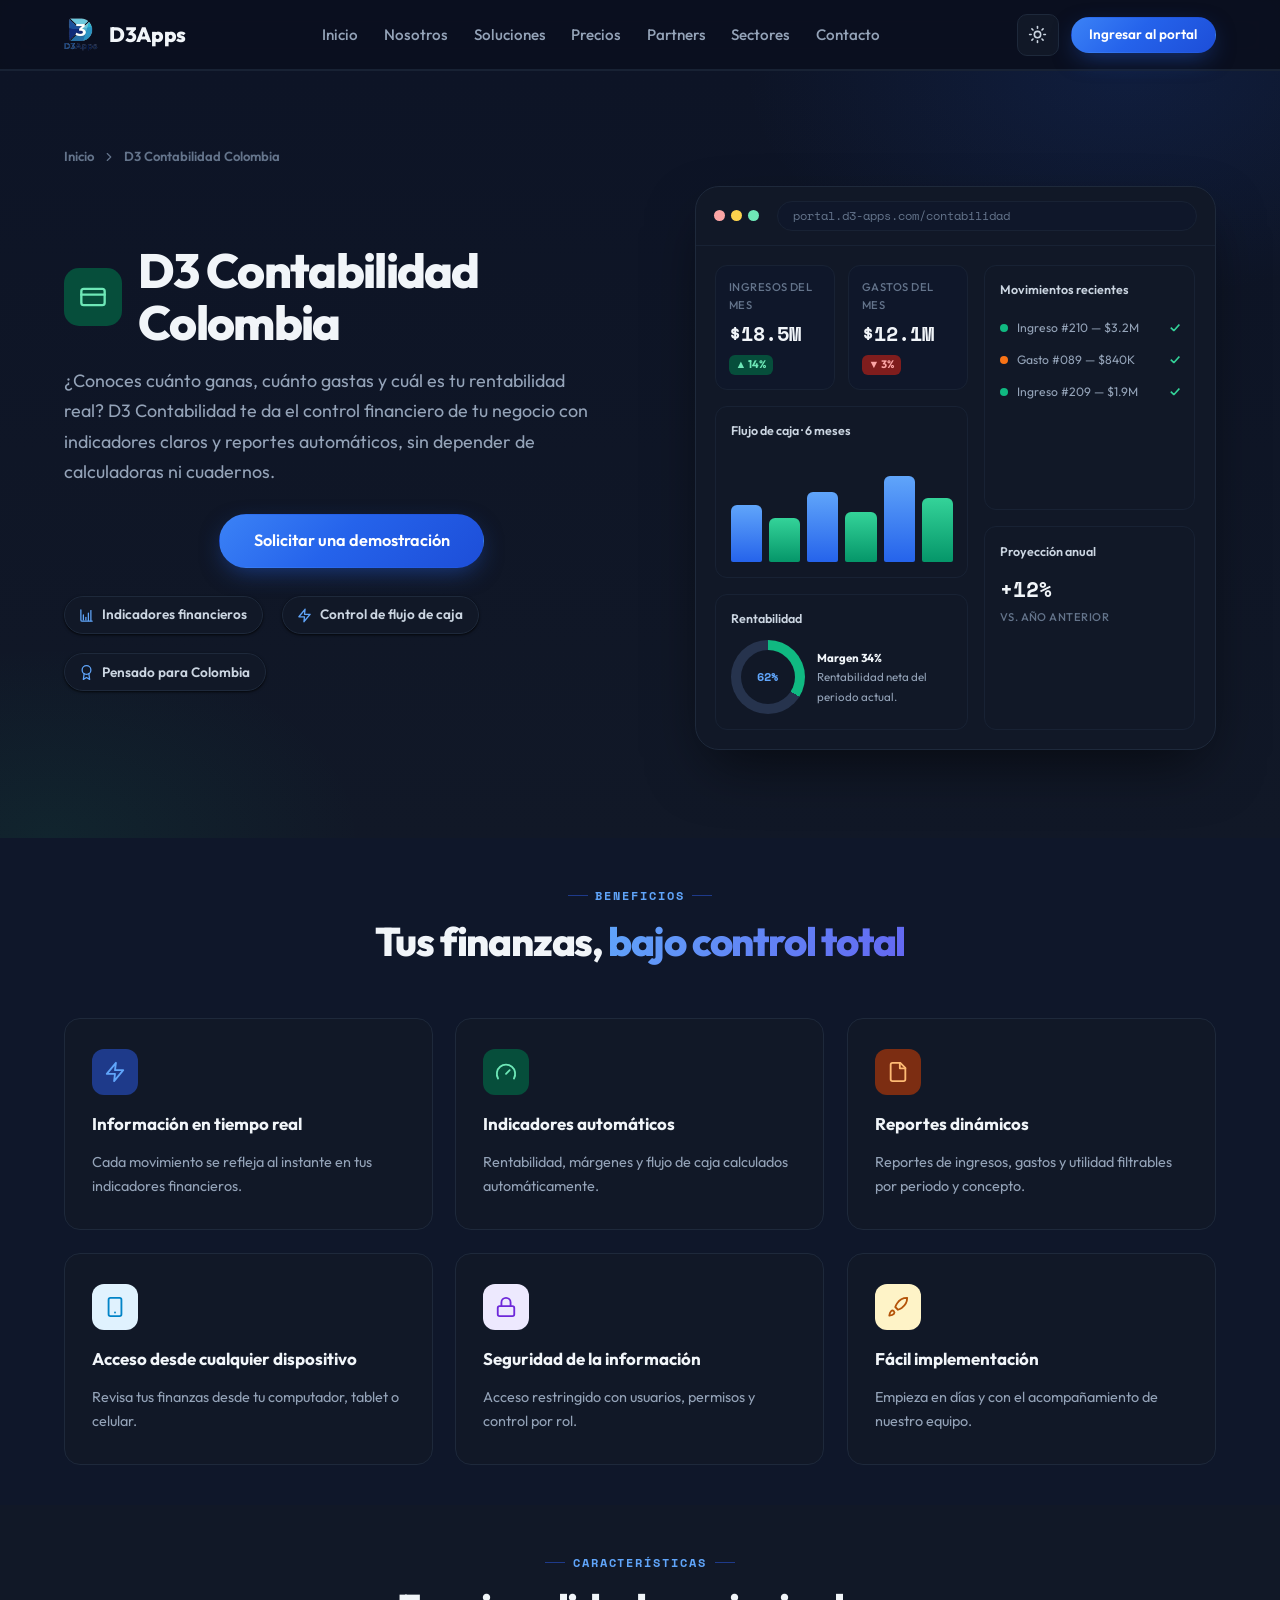
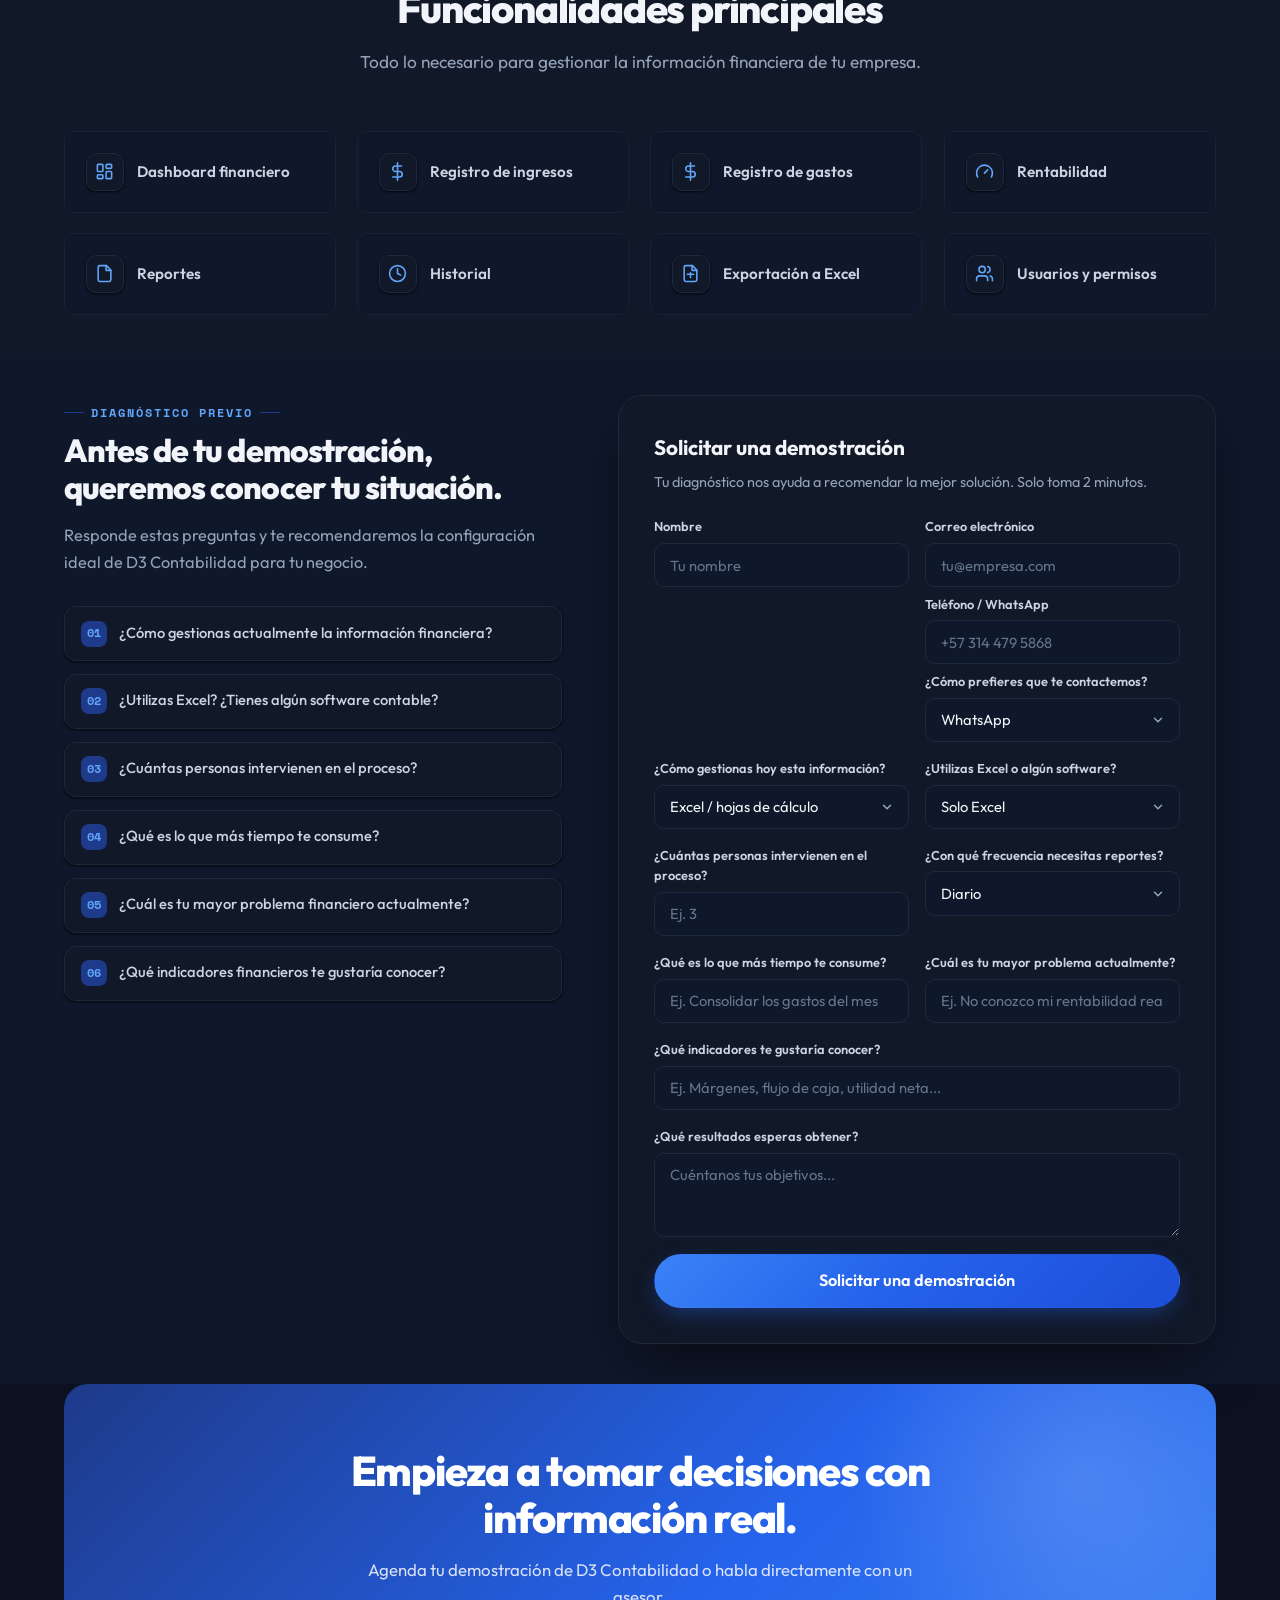
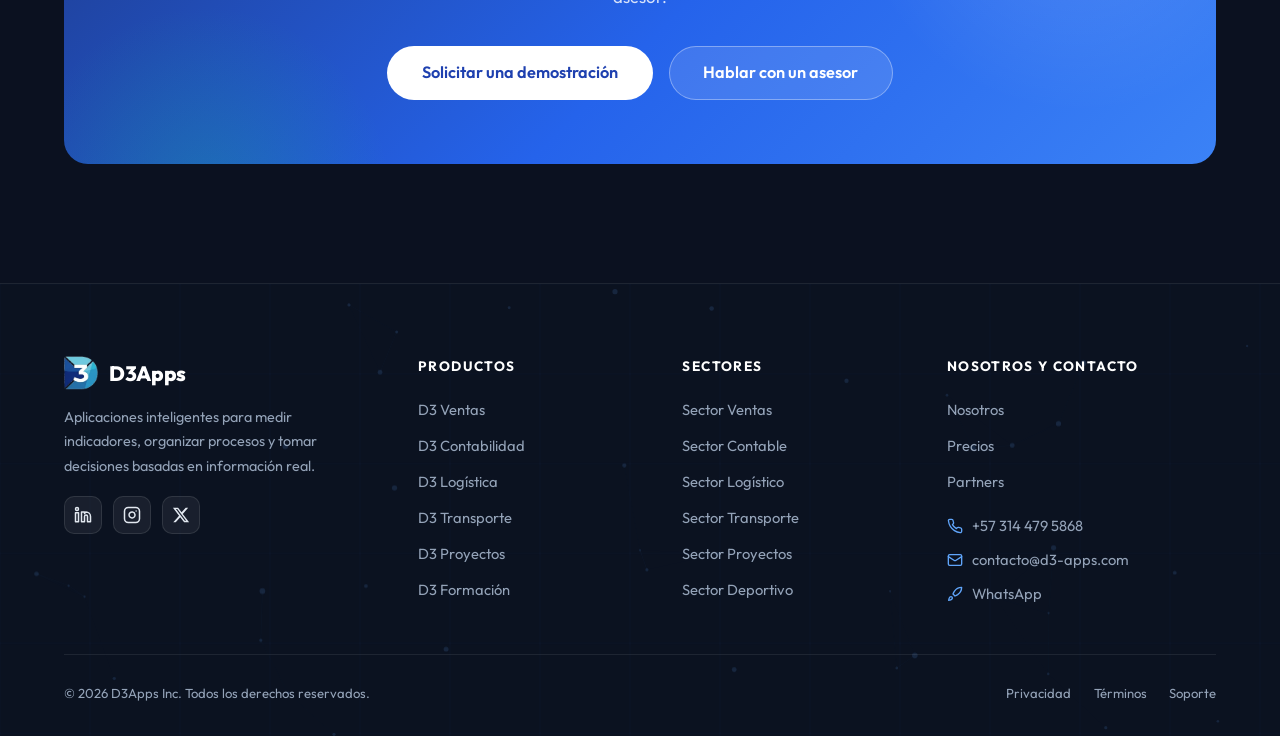
==== commit 5f0de3d7: "freature: crear cuenta" ====
--- a/html/d3-contabilidad-colombia.html
+++ b/html/d3-contabilidad-colombia.html
@@ -4,15 +4,7 @@
 <head>
   <meta charset="UTF-8">
   <meta name="viewport" content="width=device-width, initial-scale=1.0">
-  <script>
-    (function () {
-      try {
-        var t = localStorage.getItem('d3apps-theme');
-        if (!t) { t = 'dark'; }
-        document.documentElement.dataset.theme = t;
-      } catch (e) { document.documentElement.dataset.theme = 'dark'; }
-    })();
-  </script>
+  <script src="theme.js"></script>
   <title>D3 Contabilidad Colombia — Control financiero e indicadores claros | D3Apps</title>
   <meta name="description"
     content="D3 Contabilidad Colombia: controla ingresos, gastos y rentabilidad con indicadores financieros claros y reportes automáticos.">
@@ -350,7 +342,7 @@
   <!-- ======================= FOOTER ======================= -->
   <div id="site-footer"></div>
 
-  <script src="app.js"></script>
+  <script src="site.js"></script>
 </body>
 
 </html>
--- a/html/styles.css
+++ b/html/styles.css
@@ -179,7 +179,7 @@
 }
 
 section {
-  padding: 6.5rem 0;
+  padding: 2.5rem 0;
   position: relative;
 }
 
@@ -555,7 +555,6 @@
 .hero-sub {
   color: var(--ink-3);
   font-size: 1.12rem;
-  max-width: 30rem;
   margin-bottom: 1.9rem;
 }
 
@@ -563,7 +562,12 @@
   display: flex;
   flex-wrap: wrap;
   gap: 0.9rem;
-  margin-bottom: 2.2rem;
+  justify-content: center;
+  margin-top: 1rem;
+  margin-bottom: 1rem;
+}
+.hero-actions .btn {
+  white-space: nowrap;
 }
 
 .hero-trust {
@@ -591,6 +595,57 @@
 }
 .hero-trust .avatars span:first-child {
   margin-left: 0;
+}
+
+/* =========================================================================
+   Hero entrance animations — word-by-word + scale-in
+   ========================================================================= */
+.hero-word {
+  display: inline-block;
+  opacity: 0;
+  transform: translateY(20px);
+}
+.hero-word.word-reveal {
+  animation: hero-word-in 0.5s cubic-bezier(0.16, 1, 0.3, 1) forwards;
+}
+@keyframes hero-word-in {
+  to {
+    opacity: 1;
+    transform: translateY(0);
+  }
+}
+.hero-scale {
+  opacity: 0;
+  transform: scale(0.92);
+}
+.hero-scale.scale-in {
+  animation: hero-scale-in 0.7s cubic-bezier(0.16, 1, 0.3, 1) forwards;
+}
+@keyframes hero-scale-in {
+  to {
+    opacity: 1;
+    transform: scale(1);
+  }
+}
+.hero-impact {
+  font-size: 1.15rem;
+  font-weight: 500;
+  color: var(--ink-2);
+  margin-top: 0.6rem;
+  margin-bottom: 1.5rem;
+  opacity: 0;
+  transform: translateY(12px);
+  display: flex;
+  align-items: center;
+  flex-wrap: wrap;
+  gap: 0.4rem;
+}
+.hero-impact.word-reveal {
+  animation: hero-word-in 0.6s cubic-bezier(0.16, 1, 0.3, 1) forwards;
+  animation-delay: 0.8s;
+}
+.hero-impact-btn {
+  vertical-align: middle;
 }
 
 /* Hero Questions */
@@ -635,6 +690,26 @@
   color: var(--white);
   cursor: pointer;
   transition: var(--transition-normal);
+  opacity: 0;
+}
+.hero-question.q-visible {
+  animation: hero-q-cinematic 1.2s cubic-bezier(0.16, 1, 0.3, 1) forwards;
+}
+@keyframes hero-q-cinematic {
+  0% {
+    opacity: 0;
+    transform: scale(2.2) translateY(20px);
+    filter: blur(6px);
+  }
+  40% {
+    opacity: 1;
+    filter: blur(0);
+  }
+  100% {
+    opacity: 1;
+    transform: scale(1) translateY(0);
+    filter: blur(0);
+  }
 }
 .hero-question:hover {
   transform: translateX(6px);
@@ -689,6 +764,16 @@
   box-shadow: var(--shadow-lg);
   overflow: hidden;
   animation: float 7s ease-in-out infinite;
+  transition: transform 0.3s ease, box-shadow 0.3s ease;
+}
+.dashboard-link {
+  display: block;
+  text-decoration: none;
+  color: inherit;
+}
+.dashboard-link:hover .dashboard {
+  transform: translateY(-4px) scale(1.01);
+  box-shadow: 0 20px 50px -12px rgba(37, 99, 235, 0.25);
 }
 
 @keyframes float {
@@ -971,10 +1056,38 @@
 }
 
 /* =========================================================================
-   "Dudas" section
+   "Dudas" / About section
    ========================================================================= */
 .about-section {
   background: var(--surface);
+}
+.about-hero {
+  display: grid;
+  grid-template-columns: 1fr 1fr;
+  gap: 2.5rem;
+  align-items: center;
+  margin-bottom: 2.5rem;
+}
+.about-hero-text {
+  display: flex;
+  flex-direction: column;
+  gap: 0.6rem;
+}
+.about-hero-img {
+  display: flex;
+  justify-content: center;
+}
+.about-hero-img .about-video-player {
+  width: 100%;
+  max-width: 460px;
+  height: auto;
+  border-radius: var(--radius-lg);
+  box-shadow: var(--shadow-lg);
+  background: #000;
+  transition: transform 0.4s ease;
+}
+.about-hero-img .about-video-player:hover {
+  transform: scale(1.02);
 }
 .about-cards {
   display: grid;
@@ -999,8 +1112,8 @@
   background: var(--surface);
 }
 .about-card .a-icon {
-  width: 46px;
-  height: 46px;
+  /*width: 46px;
+  height: 46px;*/
   border-radius: 12px;
   background: var(--primary-soft);
   color: var(--primary);
@@ -1011,6 +1124,12 @@
 .about-card .a-icon svg {
   width: 22px;
   height: 22px;
+}
+.about-card .a-icon img {
+  width: 100%;
+  height: 100%;
+  object-fit: contain;
+  border-radius: 8px;
 }
 .about-card h3 {
   font-size: 1.12rem;
@@ -1024,7 +1143,24 @@
   font-size: 0.92rem;
   line-height: 1.65;
 }
-
+.about-card.active {
+  border-color: var(--primary);
+  box-shadow: 0 0 0 2px var(--primary-soft), var(--shadow-md);
+  background: var(--surface);
+}
+.about-card {
+  cursor: pointer;
+}
+.about-cta {
+  display: flex;
+  gap: 1rem;
+  justify-content: center;
+  margin-top: 2rem;
+  flex-wrap: wrap;
+}
+.about-cta .btn {
+  gap: 0.5rem;
+}
 .about-quote {
   margin-top: 3rem;
   text-align: center;
@@ -1035,7 +1171,7 @@
   color: var(--ink-2);
   line-height: 1.4;
   letter-spacing: -0.01em;
-  max-width: 780px;
+ /* max-width: 780px;*/
   margin: 0 auto 1.5rem;
 }
 .about-quote blockquote mark {
@@ -1043,6 +1179,27 @@
   color: var(--primary-dark);
   font-weight: 700;
   padding: 0 0.2em;
+}
+@media (max-width: 900px) {
+  .about-hero {
+    grid-template-columns: 1fr;
+    gap: 1.5rem;
+  }
+  .about-hero-img .about-video-player {
+    max-width: 100%;
+  }
+  .about-cards {
+    grid-template-columns: 1fr;
+  }
+}
+@media (max-width: 600px) {
+  .about-cta {
+    flex-direction: column;
+    align-items: stretch;
+  }
+  .about-cta .btn {
+    justify-content: center;
+  }
 }
 
 .mv-grid {
@@ -1427,6 +1584,48 @@
   width: 20px;
   height: 20px;
   flex-shrink: 0;
+}
+
+.hp-field {
+  position: absolute;
+  left: -9999px;
+  width: 1px;
+  height: 1px;
+  opacity: 0;
+  overflow: hidden;
+  border: 0;
+  padding: 0;
+}
+
+.turnstile-wrap {
+  min-height: 65px;
+  display: flex;
+  align-items: flex-start;
+  justify-content: center;
+  margin: 0.4rem 0 0.2rem;
+}
+
+.signup-error {
+  display: none;
+  background: #fef2f2;
+  border: 1px solid #fecaca;
+  color: #b91c1c;
+  border-radius: 12px;
+  padding: 0.9rem 1.1rem;
+  font-size: 0.85rem;
+  font-weight: 600;
+  margin-top: 1rem;
+  line-height: 1.5;
+}
+.signup-error.show {
+  display: flex;
+  animation: fade-up 0.4s ease;
+}
+
+[data-theme="dark"] .signup-error {
+  background: rgba(239, 68, 68, 0.12);
+  border-color: rgba(239, 68, 68, 0.35);
+  color: #fca5a5;
 }
 
 /* =========================================================================
@@ -2173,10 +2372,7 @@
   }
   .hero-grid {
     grid-template-columns: 1fr;
-    gap: 3rem;
-  }
-  .hero-visual {
-    max-width: 620px;
+    gap: 1rem;
   }
   .product-hero-grid {
     grid-template-columns: 1fr;
@@ -2197,7 +2393,7 @@
 
 @media (max-width: 768px) {
   section {
-    padding: 4.5rem 0;
+    padding: 0.5rem 0;
   }
   .nav-links,
   .nav-actions .nav-btn {
